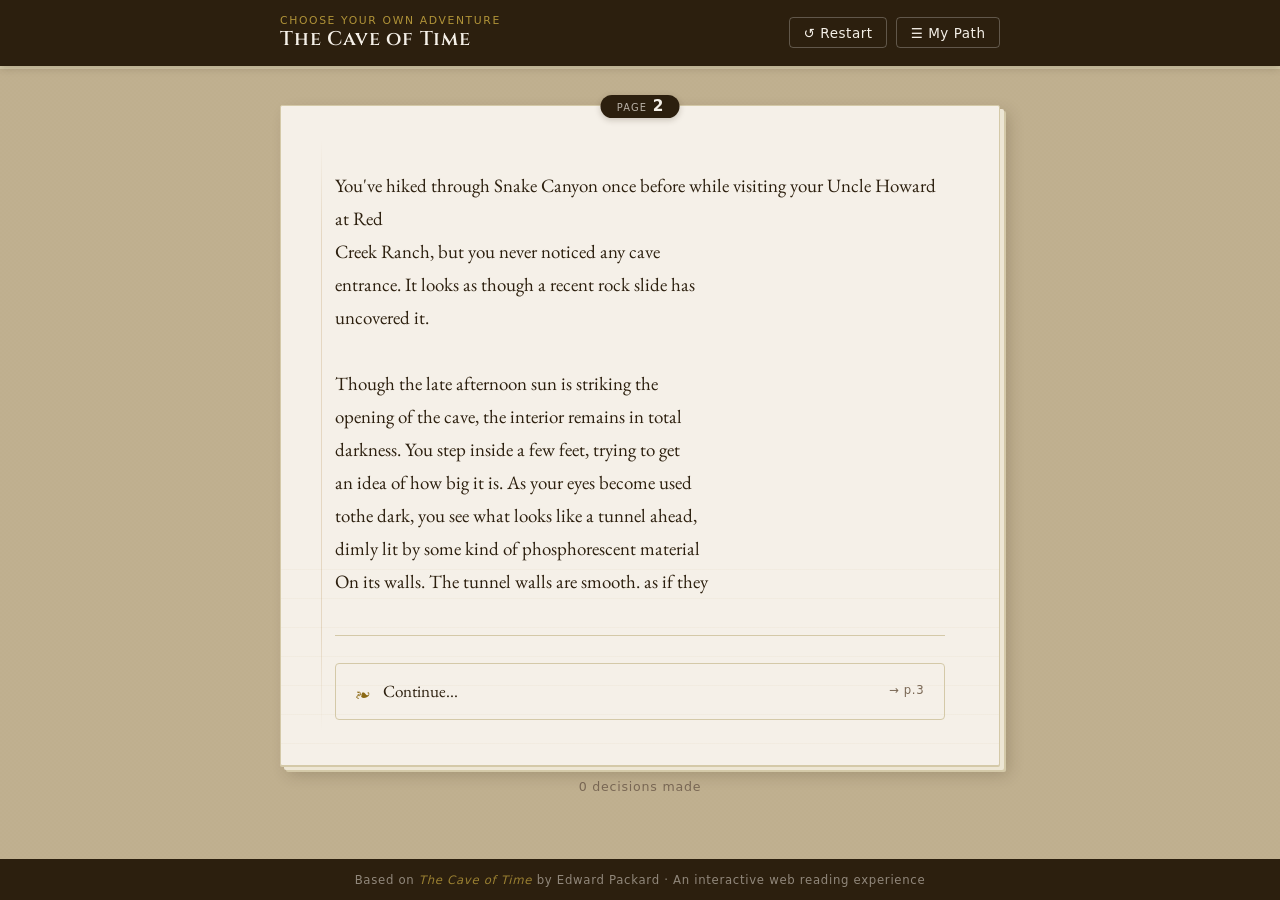
==== docs/index.html @ 7ffd878b "Add reader web app and data pipeline for GitHub Pages deployment - Add scripts/generate_web_data.py:" ====
<!DOCTYPE html>
<html lang="en">
<head>
  <meta charset="UTF-8" />
  <meta name="viewport" content="width=device-width, initial-scale=1.0" />
  <title>The Cave of Time — Choose Your Own Adventure</title>
  <link rel="preconnect" href="https://fonts.googleapis.com" />
  <link rel="preconnect" href="https://fonts.gstatic.com" crossorigin />
  <link href="https://fonts.googleapis.com/css2?family=EB+Garamond:ital,wght@0,400;0,600;1,400&family=Cinzel:wght@600&display=swap" rel="stylesheet" />
  <link rel="stylesheet" href="style.css" />
</head>
<body>

  <!-- ── Loading screen ── -->
  <div id="loading-screen" class="loading-screen" aria-live="polite">
    <p>Opening the book&hellip;</p>
  </div>

  <!-- ── Main app shell ── -->
  <div id="app" class="app hidden">

    <!-- Site header -->
    <header class="site-header">
      <div class="header-inner">
        <div class="header-brand">
          <span class="header-series">Choose Your Own Adventure</span>
          <h1 class="header-title" id="story-title">The Cave of Time</h1>
        </div>
        <div class="header-controls">
          <button id="btn-restart" class="btn-control" title="Start the story over">↺ Restart</button>
          <button id="btn-history" class="btn-control" title="Show your path through the story">☰ My Path</button>
        </div>
      </div>
    </header>

    <!-- Path breadcrumb (collapsed by default) -->
    <div id="path-panel" class="path-panel hidden" aria-label="Your path through the story">
      <div class="path-panel-inner">
        <span class="path-label">Your path:</span>
        <ol id="path-list" class="path-list"></ol>
        <button id="btn-close-path" class="btn-close-path" aria-label="Close path panel">✕</button>
      </div>
    </div>

    <!-- Progress bar -->
    <div class="progress-bar-track" aria-hidden="true">
      <div id="progress-bar" class="progress-bar-fill"></div>
    </div>

    <!-- Main reading area -->
    <main class="book-main">
      <article id="book-page" class="book-page" aria-live="polite">

        <!-- Page number badge -->
        <div class="page-num-badge">
          <span class="page-num-label">Page</span>
          <span id="page-number" class="page-num-value"></span>
        </div>

        <!-- Story text -->
        <div id="story-text" class="story-text"></div>

        <!-- Choice section -->
        <div id="choices-section" class="choices-section">
          <div id="choices-list" class="choices-list" role="group" aria-label="Your choices"></div>
        </div>

        <!-- Ending section (hidden until terminal page) -->
        <div id="ending-section" class="ending-section hidden">
          <div class="ending-ornament">— The End —</div>
          <div id="ending-path" class="ending-path"></div>
          <button id="btn-ending-restart" class="btn-primary btn-restart-ending">Read Another Path</button>
        </div>

      </article>

      <!-- Decisions counter -->
      <div class="decisions-counter">
        <span id="decisions-count">0</span> decision<span id="decisions-plural">s</span> made
      </div>
    </main>

    <!-- Footer -->
    <footer class="site-footer">
      <p>Based on <em>The Cave of Time</em> by Edward Packard &middot; An interactive web reading experience</p>
    </footer>

  </div><!-- /#app -->

  <!-- ── Error screen ── -->
  <div id="error-screen" class="error-screen hidden">
    <h2>Could not load story data.</h2>
    <p id="error-message"></p>
    <p><small>Make sure <code>story-data.json</code> is in the same directory as this page,
    or run <code>python3 scripts/generate_web_data.py</code> to regenerate it.</small></p>
  </div>

  <script src="reader.js"></script>
</body>
</html>
---- docs/style.css ----
/* ──────────────────────────────────────────────────────────────
   Cave of Time — Reader Stylesheet
   Aesthetic: aged parchment book, warm sepia tones
────────────────────────────────────────────────────────────── */

/* ── Reset & Base ── */
*, *::before, *::after { box-sizing: border-box; margin: 0; padding: 0; }

:root {
  --parchment:       #f5f0e8;
  --parchment-dark:  #ede6d4;
  --parchment-edge:  #d4c9a8;
  --ink:             #2c1f0e;
  --ink-light:       #4a3728;
  --ink-faint:       #7a6855;
  --gold:            #8b6914;
  --gold-light:      #c8a840;
  --gold-hover:      #a07820;
  --red-ending:      #7a1a1a;
  --blue-trunk:      #1a3a6a;
  --shadow-soft:     rgba(44, 31, 14, 0.12);
  --shadow-medium:   rgba(44, 31, 14, 0.22);
  --radius:          4px;
  --font-story:      'EB Garamond', Georgia, 'Times New Roman', serif;
  --font-title:      'Cinzel', Georgia, serif;
  --font-ui:         system-ui, -apple-system, sans-serif;
  --max-width:       720px;
  --page-transition: 0.35s ease;
}

html { font-size: 18px; scroll-behavior: smooth; }

body {
  font-family: var(--font-story);
  background: #c8b89a url("data:image/svg+xml,%3Csvg xmlns='http://www.w3.org/2000/svg' width='4' height='4'%3E%3Crect width='4' height='4' fill='%23c0b090'/%3E%3Ccircle cx='1' cy='1' r='0.8' fill='%23b8a880' opacity='0.4'/%3E%3Ccircle cx='3' cy='3' r='0.8' fill='%23b8a880' opacity='0.4'/%3E%3C/svg%3E");
  color: var(--ink);
  min-height: 100vh;
}

/* ── Utility ── */
.hidden { display: none !important; }

/* ── Loading screen ── */
.loading-screen {
  position: fixed; inset: 0;
  display: flex; align-items: center; justify-content: center;
  background: var(--parchment);
  font-family: var(--font-title);
  font-size: 1.2rem;
  color: var(--gold);
  letter-spacing: 0.08em;
  z-index: 100;
}

/* ── Error screen ── */
.error-screen {
  position: fixed; inset: 0;
  display: flex; flex-direction: column; gap: 0.75rem;
  align-items: center; justify-content: center;
  padding: 2rem;
  background: var(--parchment);
  font-family: var(--font-ui);
  text-align: center;
  color: var(--red-ending);
}
.error-screen h2 { font-size: 1.4rem; }
.error-screen p { color: var(--ink-light); }
.error-screen code {
  font-size: 0.85rem;
  background: var(--parchment-edge);
  padding: 0.1em 0.4em;
  border-radius: 3px;
}

/* ── App shell ── */
.app { min-height: 100vh; display: flex; flex-direction: column; }

/* ── Site header ── */
.site-header {
  background: var(--ink);
  color: var(--parchment);
  padding: 0.75rem 1.5rem;
  position: sticky; top: 0; z-index: 50;
  box-shadow: 0 2px 8px var(--shadow-medium);
}
.header-inner {
  max-width: var(--max-width);
  margin: 0 auto;
  display: flex;
  align-items: center;
  justify-content: space-between;
  gap: 1rem;
}
.header-brand { display: flex; flex-direction: column; gap: 0.1rem; }
.header-series {
  font-family: var(--font-ui);
  font-size: 0.6rem;
  letter-spacing: 0.15em;
  text-transform: uppercase;
  color: var(--gold-light);
  opacity: 0.85;
}
.header-title {
  font-family: var(--font-title);
  font-size: 1.1rem;
  font-weight: 600;
  color: var(--parchment);
  letter-spacing: 0.04em;
  line-height: 1.2;
}
.header-controls { display: flex; gap: 0.5rem; flex-shrink: 0; }
.btn-control {
  font-family: var(--font-ui);
  font-size: 0.75rem;
  padding: 0.35rem 0.75rem;
  background: transparent;
  border: 1px solid rgba(255,255,255,0.25);
  color: var(--parchment);
  border-radius: var(--radius);
  cursor: pointer;
  letter-spacing: 0.04em;
  transition: background 0.2s, border-color 0.2s;
}
.btn-control:hover {
  background: rgba(255,255,255,0.1);
  border-color: var(--gold-light);
}

/* ── Path panel ── */
.path-panel {
  background: var(--parchment-dark);
  border-bottom: 1px solid var(--parchment-edge);
  padding: 0.6rem 1.5rem;
}
.path-panel-inner {
  max-width: var(--max-width);
  margin: 0 auto;
  display: flex;
  align-items: flex-start;
  gap: 0.75rem;
  flex-wrap: wrap;
}
.path-label {
  font-family: var(--font-ui);
  font-size: 0.72rem;
  text-transform: uppercase;
  letter-spacing: 0.1em;
  color: var(--ink-faint);
  white-space: nowrap;
  margin-top: 0.1rem;
}
.path-list {
  list-style: none;
  display: flex;
  flex-wrap: wrap;
  gap: 0.15rem;
  flex: 1;
}
.path-list li {
  font-family: var(--font-ui);
  font-size: 0.7rem;
  color: var(--ink-light);
}
.path-list li::after { content: " →"; color: var(--ink-faint); }
.path-list li:last-child::after { content: ""; }
.path-list li.path-current { font-weight: bold; color: var(--ink); }
.btn-close-path {
  background: none; border: none; cursor: pointer;
  font-size: 0.8rem; color: var(--ink-faint);
  padding: 0.1rem 0.3rem;
  margin-left: auto;
  transition: color 0.15s;
}
.btn-close-path:hover { color: var(--ink); }

/* ── Progress bar ── */
.progress-bar-track {
  height: 3px;
  background: var(--parchment-edge);
}
.progress-bar-fill {
  height: 100%;
  background: linear-gradient(to right, var(--gold), var(--gold-light));
  width: 0%;
  transition: width 0.4s ease;
}

/* ── Book main ── */
.book-main {
  flex: 1;
  padding: 2rem 1rem 1.5rem;
  display: flex;
  flex-direction: column;
  align-items: center;
  gap: 0.75rem;
}

/* ── Book page card ── */
.book-page {
  position: relative;
  background: var(--parchment);
  max-width: var(--max-width);
  width: 100%;
  border-radius: 2px;
  padding: 2.5rem 3rem 2.5rem;
  box-shadow:
    0 1px 0 var(--parchment-edge),
    4px 4px 0 var(--parchment-dark),
    6px 6px 0 var(--parchment-edge),
    8px 8px 16px var(--shadow-medium);
  border: 1px solid var(--parchment-edge);

  /* Subtle paper texture via gradient */
  background-image:
    repeating-linear-gradient(
      to bottom,
      transparent,
      transparent 1.6rem,
      rgba(180, 160, 110, 0.06) 1.6rem,
      rgba(180, 160, 110, 0.06) 1.61rem
    );

  opacity: 1;
  transform: translateY(0);
  transition: opacity var(--page-transition), transform var(--page-transition);
}

.book-page.page-exit {
  opacity: 0;
  transform: translateY(-10px);
}
.book-page.page-enter {
  opacity: 0;
  transform: translateY(10px);
}

/* Left binding line */
.book-page::before {
  content: '';
  position: absolute;
  top: 0; bottom: 0; left: 2.2rem;
  width: 1px;
  background: linear-gradient(
    to bottom,
    transparent 5%,
    rgba(180, 140, 80, 0.25) 20%,
    rgba(180, 140, 80, 0.25) 80%,
    transparent 95%
  );
}

/* ── Page number badge ── */
.page-num-badge {
  position: absolute;
  top: -0.6rem; left: 50%;
  transform: translateX(-50%);
  display: flex;
  align-items: baseline;
  gap: 0.3rem;
  background: var(--ink);
  color: var(--parchment);
  padding: 0.15rem 0.9rem;
  border-radius: 20px;
  font-family: var(--font-ui);
  box-shadow: 0 2px 6px var(--shadow-medium);
}
.page-num-label {
  font-size: 0.55rem;
  letter-spacing: 0.12em;
  text-transform: uppercase;
  opacity: 0.7;
}
.page-num-value {
  font-size: 0.85rem;
  font-weight: 600;
}

/* ── Story text ── */
.story-text {
  font-family: var(--font-story);
  font-size: 1.05rem;
  line-height: 1.75;
  color: var(--ink);
  margin-top: 1rem;
  white-space: pre-wrap;
  word-wrap: break-word;
}

/* ── Choices section ── */
.choices-section {
  margin-top: 2rem;
  padding-top: 1.5rem;
  border-top: 1px solid var(--parchment-edge);
}

.choices-list {
  display: flex;
  flex-direction: column;
  gap: 0.75rem;
}

/* ── Choice button ── */
.choice-btn {
  display: flex;
  align-items: flex-start;
  gap: 0.75rem;
  width: 100%;
  padding: 0.85rem 1.1rem;
  background: transparent;
  border: 1px solid var(--parchment-edge);
  border-radius: var(--radius);
  color: var(--ink);
  font-family: var(--font-story);
  font-size: 0.95rem;
  line-height: 1.45;
  text-align: left;
  cursor: pointer;
  transition: background 0.18s, border-color 0.18s, transform 0.12s, box-shadow 0.18s;
  position: relative;
  overflow: hidden;
}

.choice-btn::before {
  content: '';
  position: absolute;
  inset: 0;
  background: linear-gradient(135deg, rgba(200,168,64,0.08), transparent 60%);
  opacity: 0;
  transition: opacity 0.2s;
}

.choice-btn:hover {
  border-color: var(--gold);
  background: var(--parchment-dark);
  transform: translateX(3px);
  box-shadow: -3px 0 0 var(--gold), 0 2px 8px var(--shadow-soft);
}
.choice-btn:hover::before { opacity: 1; }
.choice-btn:active { transform: translateX(1px); }

.choice-arrow {
  flex-shrink: 0;
  font-size: 0.8rem;
  color: var(--gold);
  margin-top: 0.15rem;
  transition: transform 0.15s;
}
.choice-btn:hover .choice-arrow { transform: translateX(2px); }

.choice-page-hint {
  margin-left: auto;
  flex-shrink: 0;
  font-family: var(--font-ui);
  font-size: 0.65rem;
  color: var(--ink-faint);
  letter-spacing: 0.05em;
  margin-top: 0.2rem;
  white-space: nowrap;
}

/* ── Ending section ── */
.ending-section {
  margin-top: 2rem;
  padding-top: 1.5rem;
  border-top: 1px solid var(--parchment-edge);
  display: flex;
  flex-direction: column;
  align-items: center;
  gap: 1.25rem;
  text-align: center;
}

.ending-ornament {
  font-family: var(--font-title);
  font-size: 1.1rem;
  color: var(--gold);
  letter-spacing: 0.12em;
}

.ending-path {
  font-family: var(--font-ui);
  font-size: 0.72rem;
  color: var(--ink-faint);
  line-height: 1.6;
}

.ending-path strong {
  display: block;
  color: var(--ink-light);
  margin-bottom: 0.3rem;
  font-size: 0.75rem;
  text-transform: uppercase;
  letter-spacing: 0.1em;
}

/* ── Primary button ── */
.btn-primary {
  font-family: var(--font-ui);
  font-size: 0.85rem;
  font-weight: 600;
  letter-spacing: 0.06em;
  text-transform: uppercase;
  padding: 0.65rem 1.75rem;
  background: var(--ink);
  color: var(--parchment);
  border: none;
  border-radius: var(--radius);
  cursor: pointer;
  transition: background 0.18s, transform 0.1s, box-shadow 0.18s;
  box-shadow: 0 2px 6px var(--shadow-medium);
}
.btn-primary:hover {
  background: var(--gold-hover);
  transform: translateY(-1px);
  box-shadow: 0 4px 10px var(--shadow-medium);
}
.btn-primary:active { transform: translateY(0); }

/* ── Decisions counter ── */
.decisions-counter {
  font-family: var(--font-ui);
  font-size: 0.7rem;
  color: var(--ink-faint);
  letter-spacing: 0.06em;
  text-align: center;
}

/* ── Footer ── */
.site-footer {
  background: var(--ink);
  color: rgba(245, 240, 232, 0.5);
  text-align: center;
  padding: 0.75rem 1rem;
  font-family: var(--font-ui);
  font-size: 0.65rem;
  letter-spacing: 0.06em;
}
.site-footer em { font-style: italic; color: rgba(200, 168, 64, 0.7); }

/* ── Responsive ── */
@media (max-width: 600px) {
  .book-page {
    padding: 2rem 1.25rem 1.75rem;
    box-shadow:
      0 1px 0 var(--parchment-edge),
      3px 3px 0 var(--parchment-dark),
      5px 5px 10px var(--shadow-medium);
  }
  .book-page::before { left: 1rem; }
  .header-title { font-size: 0.95rem; }
  .story-text { font-size: 1rem; }
  .choices-section { margin-top: 1.5rem; }
}

@media (max-width: 380px) {
  .header-series { display: none; }
  .book-page { padding: 1.75rem 1rem 1.5rem; }
}
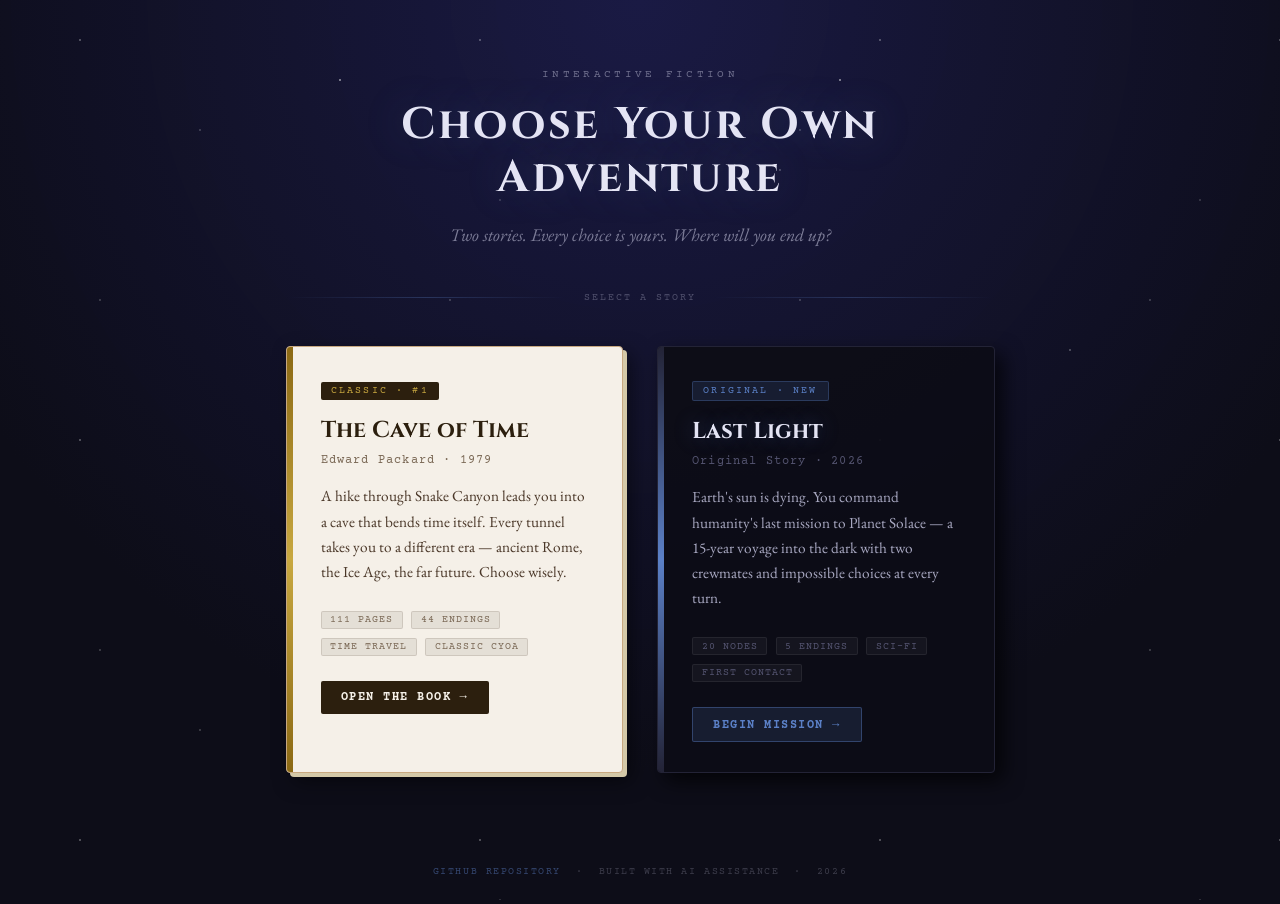
==== commit c1260cca: "Add landing page, Cave of Time reader, dev mode, and update README - Add docs/index.html: story libr" ====
--- a/docs/index.html
+++ b/docs/index.html
@@ -3,98 +3,397 @@
 <head>
   <meta charset="UTF-8" />
   <meta name="viewport" content="width=device-width, initial-scale=1.0" />
-  <title>The Cave of Time — Choose Your Own Adventure</title>
+  <title>Choose Your Own Adventure — Story Library</title>
   <link rel="preconnect" href="https://fonts.googleapis.com" />
   <link rel="preconnect" href="https://fonts.gstatic.com" crossorigin />
-  <link href="https://fonts.googleapis.com/css2?family=EB+Garamond:ital,wght@0,400;0,600;1,400&family=Cinzel:wght@600&display=swap" rel="stylesheet" />
-  <link rel="stylesheet" href="style.css" />
+  <link href="https://fonts.googleapis.com/css2?family=Cinzel:wght@500;700&family=EB+Garamond:ital,wght@0,400;1,400&family=Courier+Prime:wght@400;700&display=swap" rel="stylesheet" />
+  <style>
+    *, *::before, *::after { box-sizing: border-box; margin: 0; padding: 0; }
+
+    :root {
+      --ink:        #1a1209;
+      --gold:       #a07820;
+      --gold-light: #c8a840;
+      --parchment:  #f5f0e8;
+      --space:      #050508;
+      --star-text:  #a8a8c1;
+      --blue-glow:  #5b80c7;
+    }
+
+    html { font-size: 17px; }
+
+    body {
+      min-height: 100vh;
+      background: #0d0d18;
+      display: flex;
+      flex-direction: column;
+      align-items: center;
+      font-family: 'EB Garamond', Georgia, serif;
+      position: relative;
+      overflow-x: hidden;
+    }
+
+    /* Star field background */
+    body::before {
+      content: '';
+      position: fixed;
+      inset: 0;
+      background-image:
+        radial-gradient(1px 1px at 80px 40px, rgba(255,255,255,0.9), transparent),
+        radial-gradient(1px 1px at 200px 130px, rgba(255,255,255,0.6), transparent),
+        radial-gradient(1.5px 1.5px at 340px 80px, rgba(255,255,255,0.8), transparent),
+        radial-gradient(1px 1px at 500px 200px, rgba(255,255,255,0.5), transparent),
+        radial-gradient(1px 1px at 650px 60px, rgba(255,255,255,0.9), transparent),
+        radial-gradient(1px 1px at 780px 170px, rgba(255,255,255,0.7), transparent),
+        radial-gradient(2px 2px at 900px 100px, rgba(255,255,255,0.4), transparent),
+        radial-gradient(1px 1px at 100px 300px, rgba(255,255,255,0.6), transparent),
+        radial-gradient(1px 1px at 420px 350px, rgba(255,255,255,0.8), transparent),
+        radial-gradient(1.5px 1.5px at 600px 280px, rgba(255,255,255,0.5), transparent),
+        radial-gradient(1px 1px at 1100px 150px, rgba(255,255,255,0.7), transparent),
+        radial-gradient(1px 1px at 950px 320px, rgba(255,255,255,0.6), transparent),
+        radial-gradient(circle at 50% 0%, rgba(30, 30, 80, 0.8) 0%, #0d0d18 70%);
+      background-size:
+        400px 400px, 600px 600px, 500px 500px, 700px 700px, 450px 450px,
+        800px 800px, 550px 550px, 350px 350px, 650px 650px, 500px 500px,
+        900px 900px, 750px 750px, 100% 100%;
+      background-attachment: fixed;
+      pointer-events: none;
+      z-index: 0;
+    }
+
+    /* ── Header ── */
+    header {
+      position: relative;
+      z-index: 1;
+      text-align: center;
+      padding: 4rem 1.5rem 2.5rem;
+      max-width: 760px;
+      width: 100%;
+    }
+
+    .series-label {
+      font-family: 'Courier Prime', monospace;
+      font-size: 0.65rem;
+      letter-spacing: 0.3em;
+      text-transform: uppercase;
+      color: var(--star-text);
+      opacity: 0.6;
+      margin-bottom: 1rem;
+    }
+
+    h1 {
+      font-family: 'Cinzel', Georgia, serif;
+      font-size: clamp(1.6rem, 5vw, 2.6rem);
+      font-weight: 700;
+      color: #e4e4f4;
+      letter-spacing: 0.06em;
+      line-height: 1.2;
+      margin-bottom: 1rem;
+      text-shadow: 0 0 40px rgba(91, 128, 199, 0.3);
+    }
+
+    .tagline {
+      font-family: 'EB Garamond', Georgia, serif;
+      font-style: italic;
+      font-size: 1.05rem;
+      color: var(--star-text);
+      opacity: 0.7;
+      max-width: 480px;
+      margin: 0 auto;
+      line-height: 1.6;
+    }
+
+    /* ── Divider ── */
+    .divider {
+      position: relative;
+      z-index: 1;
+      display: flex;
+      align-items: center;
+      gap: 1rem;
+      width: 100%;
+      max-width: 760px;
+      padding: 0 1.5rem;
+      margin-bottom: 2.5rem;
+    }
+    .divider-line {
+      flex: 1;
+      height: 1px;
+      background: linear-gradient(to right, transparent, rgba(91,128,199,0.3), transparent);
+    }
+    .divider-text {
+      font-family: 'Courier Prime', monospace;
+      font-size: 0.6rem;
+      letter-spacing: 0.2em;
+      text-transform: uppercase;
+      color: var(--star-text);
+      opacity: 0.4;
+      white-space: nowrap;
+    }
+
+    /* ── Story grid ── */
+    .story-grid {
+      position: relative;
+      z-index: 1;
+      display: grid;
+      grid-template-columns: repeat(auto-fit, minmax(300px, 1fr));
+      gap: 2rem;
+      width: 100%;
+      max-width: 760px;
+      padding: 0 1.5rem;
+    }
+
+    /* ── Story card ── */
+    .story-card {
+      display: block;
+      text-decoration: none;
+      border-radius: 4px;
+      overflow: hidden;
+      transition: transform 0.25s ease, box-shadow 0.25s ease;
+      position: relative;
+    }
+    .story-card:hover {
+      transform: translateY(-6px);
+    }
+
+    /* Cave of Time — parchment book card */
+    .card-cot {
+      background: #f5f0e8;
+      border: 1px solid #c8a880;
+      box-shadow: 4px 4px 0 #d4c9a8, 8px 8px 20px rgba(0,0,0,0.5);
+    }
+    .card-cot:hover {
+      box-shadow: 4px 4px 0 #c8a840, 8px 8px 30px rgba(200,168,64,0.3), 0 0 0 1px #c8a840;
+    }
+
+    /* Last Light — dark space card */
+    .card-lastlight {
+      background: rgba(13,13,23,0.95);
+      border: 1px solid #232336;
+      box-shadow: 0 0 0 0px transparent, 8px 8px 20px rgba(0,0,0,0.7);
+    }
+    .card-lastlight:hover {
+      box-shadow: 0 0 0 1px #5b80c7, 0 0 30px rgba(91,128,199,0.2), 8px 8px 20px rgba(0,0,0,0.7);
+      border-color: #5b80c7;
+    }
+
+    /* ── Card spine (left decoration) ── */
+    .card-spine {
+      position: absolute;
+      top: 0; bottom: 0; left: 0;
+      width: 6px;
+    }
+    .card-cot .card-spine    { background: linear-gradient(to bottom, #8b6914, #c8a840, #8b6914); }
+    .card-lastlight .card-spine { background: linear-gradient(to bottom, #232336, #5b80c7, #232336); }
+
+    /* ── Card inner ── */
+    .card-inner {
+      padding: 1.75rem 1.75rem 1.75rem 2rem;
+    }
+
+    .card-badge {
+      display: inline-block;
+      font-family: 'Courier Prime', monospace;
+      font-size: 0.58rem;
+      letter-spacing: 0.22em;
+      text-transform: uppercase;
+      padding: 0.2rem 0.6rem;
+      border-radius: 2px;
+      margin-bottom: 1rem;
+    }
+    .card-cot .card-badge {
+      background: #2c1f0e;
+      color: #c8a840;
+    }
+    .card-lastlight .card-badge {
+      background: rgba(91,128,199,0.15);
+      color: #5b80c7;
+      border: 1px solid rgba(91,128,199,0.3);
+    }
+
+    .card-title {
+      font-family: 'Cinzel', Georgia, serif;
+      font-weight: 700;
+      line-height: 1.2;
+      margin-bottom: 0.6rem;
+    }
+    .card-cot .card-title {
+      font-size: 1.35rem;
+      color: #2c1f0e;
+    }
+    .card-lastlight .card-title {
+      font-size: 1.35rem;
+      color: #e4e4f4;
+      text-shadow: 0 0 20px rgba(91,128,199,0.4);
+    }
+
+    .card-subtitle {
+      font-size: 0.7rem;
+      font-family: 'Courier Prime', monospace;
+      letter-spacing: 0.1em;
+      margin-bottom: 1rem;
+    }
+    .card-cot .card-subtitle      { color: #7a6855; }
+    .card-lastlight .card-subtitle { color: #545470; }
+
+    .card-desc {
+      font-size: 0.9rem;
+      line-height: 1.65;
+      margin-bottom: 1.5rem;
+    }
+    .card-cot .card-desc      { color: #4a3728; }
+    .card-lastlight .card-desc { color: #a8a8c1; }
+
+    .card-meta {
+      display: flex;
+      flex-wrap: wrap;
+      gap: 0.5rem;
+      margin-bottom: 1.5rem;
+    }
+    .card-tag {
+      font-family: 'Courier Prime', monospace;
+      font-size: 0.6rem;
+      letter-spacing: 0.1em;
+      text-transform: uppercase;
+      padding: 0.15rem 0.5rem;
+      border-radius: 2px;
+    }
+    .card-cot .card-tag {
+      background: rgba(44,31,14,0.08);
+      color: #7a6855;
+      border: 1px solid rgba(44,31,14,0.12);
+    }
+    .card-lastlight .card-tag {
+      background: rgba(255,255,255,0.04);
+      color: #545470;
+      border: 1px solid rgba(255,255,255,0.07);
+    }
+
+    .card-cta {
+      display: inline-flex;
+      align-items: center;
+      gap: 0.5rem;
+      font-family: 'Courier Prime', monospace;
+      font-size: 0.72rem;
+      font-weight: 700;
+      letter-spacing: 0.12em;
+      text-transform: uppercase;
+      padding: 0.55rem 1.2rem;
+      border-radius: 2px;
+      transition: background 0.18s, box-shadow 0.18s;
+    }
+    .card-cot .card-cta {
+      background: #2c1f0e;
+      color: #f5f0e8;
+    }
+    .card-cot:hover .card-cta {
+      background: #8b6914;
+      box-shadow: 0 2px 8px rgba(139,105,20,0.4);
+    }
+    .card-lastlight .card-cta {
+      background: rgba(91,128,199,0.15);
+      color: #5b80c7;
+      border: 1px solid rgba(91,128,199,0.4);
+    }
+    .card-lastlight:hover .card-cta {
+      background: rgba(91,128,199,0.25);
+      box-shadow: 0 0 12px rgba(91,128,199,0.3);
+    }
+
+    /* ── Footer ── */
+    footer {
+      position: relative;
+      z-index: 1;
+      margin-top: 4rem;
+      padding: 1.5rem;
+      text-align: center;
+      font-family: 'Courier Prime', monospace;
+      font-size: 0.6rem;
+      letter-spacing: 0.15em;
+      text-transform: uppercase;
+      color: rgba(168,168,193,0.3);
+      width: 100%;
+    }
+    footer a {
+      color: rgba(91,128,199,0.5);
+      text-decoration: none;
+    }
+    footer a:hover { color: rgba(91,128,199,0.8); }
+
+    @media (max-width: 500px) {
+      header { padding-top: 2.5rem; }
+      .story-grid { gap: 1.5rem; }
+      .card-inner { padding: 1.5rem 1.25rem 1.5rem 1.75rem; }
+    }
+  </style>
 </head>
 <body>
 
-  <!-- ── Loading screen ── -->
-  <div id="loading-screen" class="loading-screen" aria-live="polite">
-    <p>Opening the book&hellip;</p>
+  <header>
+    <p class="series-label">Interactive Fiction</p>
+    <h1>Choose Your Own Adventure</h1>
+    <p class="tagline">Two stories. Every choice is yours. Where will you end up?</p>
+  </header>
+
+  <div class="divider">
+    <div class="divider-line"></div>
+    <span class="divider-text">Select a story</span>
+    <div class="divider-line"></div>
   </div>
 
-  <!-- ── Main app shell ── -->
-  <div id="app" class="app hidden">
-
-    <!-- Site header -->
-    <header class="site-header">
-      <div class="header-inner">
-        <div class="header-brand">
-          <span class="header-series">Choose Your Own Adventure</span>
-          <h1 class="header-title" id="story-title">The Cave of Time</h1>
+  <div class="story-grid">
+
+    <!-- Cave of Time -->
+    <a href="cot.html" class="story-card card-cot">
+      <div class="card-spine"></div>
+      <div class="card-inner">
+        <span class="card-badge">Classic · #1</span>
+        <h2 class="card-title">The Cave of Time</h2>
+        <p class="card-subtitle">Edward Packard · 1979</p>
+        <p class="card-desc">
+          A hike through Snake Canyon leads you into a cave that bends time itself. Every tunnel 
+          takes you to a different era — ancient Rome, the Ice Age, the far future. Choose wisely.
+        </p>
+        <div class="card-meta">
+          <span class="card-tag">111 pages</span>
+          <span class="card-tag">44 endings</span>
+          <span class="card-tag">Time travel</span>
+          <span class="card-tag">Classic CYOA</span>
         </div>
-        <div class="header-controls">
-          <button id="btn-restart" class="btn-control" title="Start the story over">↺ Restart</button>
-          <button id="btn-history" class="btn-control" title="Show your path through the story">☰ My Path</button>
+        <span class="card-cta">Open the book →</span>
+      </div>
+    </a>
+
+    <!-- Last Light -->
+    <a href="lastlight.html" class="story-card card-lastlight">
+      <div class="card-spine"></div>
+      <div class="card-inner">
+        <span class="card-badge">Original · New</span>
+        <h2 class="card-title">Last Light</h2>
+        <p class="card-subtitle">Original Story · 2026</p>
+        <p class="card-desc">
+          Earth's sun is dying. You command humanity's last mission to Planet Solace — 
+          a 15-year voyage into the dark with two crewmates and impossible choices at every turn.
+        </p>
+        <div class="card-meta">
+          <span class="card-tag">20 nodes</span>
+          <span class="card-tag">5 endings</span>
+          <span class="card-tag">Sci-fi</span>
+          <span class="card-tag">First contact</span>
         </div>
+        <span class="card-cta">Begin mission →</span>
       </div>
-    </header>
-
-    <!-- Path breadcrumb (collapsed by default) -->
-    <div id="path-panel" class="path-panel hidden" aria-label="Your path through the story">
-      <div class="path-panel-inner">
-        <span class="path-label">Your path:</span>
-        <ol id="path-list" class="path-list"></ol>
-        <button id="btn-close-path" class="btn-close-path" aria-label="Close path panel">✕</button>
-      </div>
-    </div>
-
-    <!-- Progress bar -->
-    <div class="progress-bar-track" aria-hidden="true">
-      <div id="progress-bar" class="progress-bar-fill"></div>
-    </div>
-
-    <!-- Main reading area -->
-    <main class="book-main">
-      <article id="book-page" class="book-page" aria-live="polite">
-
-        <!-- Page number badge -->
-        <div class="page-num-badge">
-          <span class="page-num-label">Page</span>
-          <span id="page-number" class="page-num-value"></span>
-        </div>
-
-        <!-- Story text -->
-        <div id="story-text" class="story-text"></div>
-
-        <!-- Choice section -->
-        <div id="choices-section" class="choices-section">
-          <div id="choices-list" class="choices-list" role="group" aria-label="Your choices"></div>
-        </div>
-
-        <!-- Ending section (hidden until terminal page) -->
-        <div id="ending-section" class="ending-section hidden">
-          <div class="ending-ornament">— The End —</div>
-          <div id="ending-path" class="ending-path"></div>
-          <button id="btn-ending-restart" class="btn-primary btn-restart-ending">Read Another Path</button>
-        </div>
-
-      </article>
-
-      <!-- Decisions counter -->
-      <div class="decisions-counter">
-        <span id="decisions-count">0</span> decision<span id="decisions-plural">s</span> made
-      </div>
-    </main>
-
-    <!-- Footer -->
-    <footer class="site-footer">
-      <p>Based on <em>The Cave of Time</em> by Edward Packard &middot; An interactive web reading experience</p>
-    </footer>
-
-  </div><!-- /#app -->
-
-  <!-- ── Error screen ── -->
-  <div id="error-screen" class="error-screen hidden">
-    <h2>Could not load story data.</h2>
-    <p id="error-message"></p>
-    <p><small>Make sure <code>story-data.json</code> is in the same directory as this page,
-    or run <code>python3 scripts/generate_web_data.py</code> to regenerate it.</small></p>
+    </a>
+
   </div>
 
-  <script src="reader.js"></script>
+  <footer>
+    <p>
+      <a href="https://github.com/CodersRepo/choose-your-own-adventure" target="_blank" rel="noopener">
+        GitHub Repository
+      </a>
+      &nbsp;·&nbsp; Built with AI assistance &nbsp;·&nbsp; 2026
+    </p>
+  </footer>
+
 </body>
 </html>
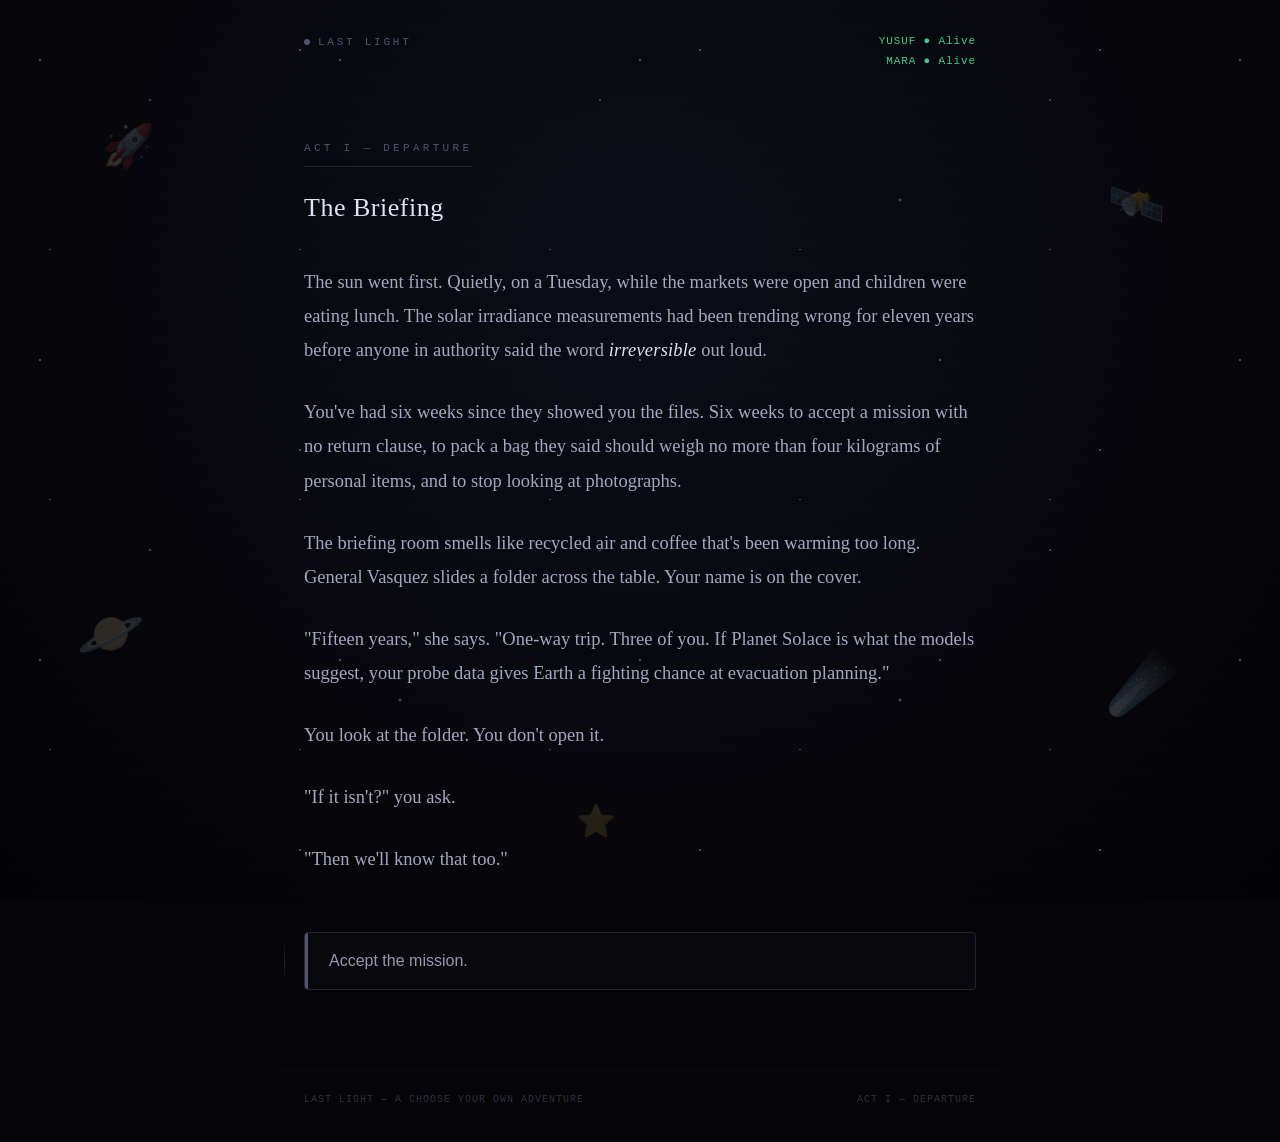
==== commit 49feed23: "Make Last Light the homepage, remove Cave of Time from deployment - Replace docs/index.html with Las" ====
--- a/docs/index.html
+++ b/docs/index.html
@@ -1,399 +1,1087 @@
 <!DOCTYPE html>
 <html lang="en">
 <head>
-  <meta charset="UTF-8" />
-  <meta name="viewport" content="width=device-width, initial-scale=1.0" />
-  <title>Choose Your Own Adventure — Story Library</title>
-  <link rel="preconnect" href="https://fonts.googleapis.com" />
-  <link rel="preconnect" href="https://fonts.gstatic.com" crossorigin />
-  <link href="https://fonts.googleapis.com/css2?family=Cinzel:wght@500;700&family=EB+Garamond:ital,wght@0,400;1,400&family=Courier+Prime:wght@400;700&display=swap" rel="stylesheet" />
+  <meta charset="UTF-8">
+  <meta name="viewport" content="width=device-width, initial-scale=1.0">
+  <title>Last Light</title>
   <style>
     *, *::before, *::after { box-sizing: border-box; margin: 0; padding: 0; }
 
     :root {
-      --ink:        #1a1209;
-      --gold:       #a07820;
-      --gold-light: #c8a840;
-      --parchment:  #f5f0e8;
-      --space:      #050508;
-      --star-text:  #a8a8c1;
-      --blue-glow:  #5b80c7;
-    }
-
-    html { font-size: 17px; }
+      --bg: #050508;
+      --bg-radial: radial-gradient(circle at 50% 30%, #0d0d18 0%, #030305 100%);
+      --stars: radial-gradient(white, rgba(255,255,255,.2) 1px, transparent 1.5px);
+      --surface: rgba(13, 13, 23, 0.6);
+      --border: #232336;
+      --border-hover: #4e4e73;
+      --text: #a8a8c1;
+      --text-bright: #e4e4f4;
+      --text-dim: #545470;
+      --text-dimmer: #2f2f42;
+      --mono: 'Courier New', 'Lucida Console', monospace;
+      --serif: 'Merriweather', Georgia, 'Times New Roman', serif;
+      --sans: -apple-system, BlinkMacSystemFont, 'Segoe UI', Roboto, Helvetica, sans-serif;
+      --alive: #4cc78e;
+      --injured: #d69538;
+      --dead: #9e3d3d;
+      --success: #4cc78e;
+      --partial: #d69538;
+      --failure: #9e3d3d;
+      --true-end: #5b80c7;
+      --glow-alive: rgba(76, 199, 142, 0.2);
+      --glow-injured: rgba(214, 149, 56, 0.2);
+      --glow-dead: rgba(158, 61, 61, 0.2);
+    }
+
+    html { scroll-behavior: smooth; }
 
     body {
+      background: var(--bg);
+      background-image: 
+        radial-gradient(1px 1px at 40px 60px, #ffffff, rgba(0,0,0,0)),
+        radial-gradient(1px 1px at 150px 100px, rgba(255,255,255,0.8), rgba(0,0,0,0)),
+        radial-gradient(1.5px 1.5px at 200px 300px, rgba(255,255,255,0.6), rgba(0,0,0,0)),
+        radial-gradient(1px 1px at 300px 50px, #ffffff, rgba(0,0,0,0)),
+        radial-gradient(2px 2px at 400px 200px, rgba(255,255,255,0.4), rgba(0,0,0,0)),
+        radial-gradient(1px 1px at 50px 250px, rgba(255,255,255,0.9), rgba(0,0,0,0)),
+        var(--bg-radial);
+      background-size: 300px 300px, 450px 450px, 200px 200px, 400px 400px, 500px 500px, 250px 250px, 100% 100%;
+      background-attachment: fixed;
+      color: var(--text);
+      font-family: var(--serif);
+      font-size: 18.5px;
+      line-height: 1.85;
       min-height: 100vh;
-      background: #0d0d18;
       display: flex;
       flex-direction: column;
       align-items: center;
-      font-family: 'EB Garamond', Georgia, serif;
       position: relative;
-      overflow-x: hidden;
-    }
-
-    /* Star field background */
-    body::before {
-      content: '';
+    }
+
+    /* Scanlines effect */
+    body::after {
+      content: "";
       position: fixed;
-      inset: 0;
-      background-image:
-        radial-gradient(1px 1px at 80px 40px, rgba(255,255,255,0.9), transparent),
-        radial-gradient(1px 1px at 200px 130px, rgba(255,255,255,0.6), transparent),
-        radial-gradient(1.5px 1.5px at 340px 80px, rgba(255,255,255,0.8), transparent),
-        radial-gradient(1px 1px at 500px 200px, rgba(255,255,255,0.5), transparent),
-        radial-gradient(1px 1px at 650px 60px, rgba(255,255,255,0.9), transparent),
-        radial-gradient(1px 1px at 780px 170px, rgba(255,255,255,0.7), transparent),
-        radial-gradient(2px 2px at 900px 100px, rgba(255,255,255,0.4), transparent),
-        radial-gradient(1px 1px at 100px 300px, rgba(255,255,255,0.6), transparent),
-        radial-gradient(1px 1px at 420px 350px, rgba(255,255,255,0.8), transparent),
-        radial-gradient(1.5px 1.5px at 600px 280px, rgba(255,255,255,0.5), transparent),
-        radial-gradient(1px 1px at 1100px 150px, rgba(255,255,255,0.7), transparent),
-        radial-gradient(1px 1px at 950px 320px, rgba(255,255,255,0.6), transparent),
-        radial-gradient(circle at 50% 0%, rgba(30, 30, 80, 0.8) 0%, #0d0d18 70%);
-      background-size:
-        400px 400px, 600px 600px, 500px 500px, 700px 700px, 450px 450px,
-        800px 800px, 550px 550px, 350px 350px, 650px 650px, 500px 500px,
-        900px 900px, 750px 750px, 100% 100%;
-      background-attachment: fixed;
+      top: 0; left: 0; width: 100%; height: 100%;
+      background: repeating-linear-gradient(
+        to bottom,
+        rgba(0, 0, 0, 0) 0px,
+        rgba(0, 0, 0, 0) 2px,
+        rgba(0, 0, 0, 0.05) 3px
+      );
       pointer-events: none;
-      z-index: 0;
-    }
-
-    /* ── Header ── */
-    header {
-      position: relative;
-      z-index: 1;
-      text-align: center;
-      padding: 4rem 1.5rem 2.5rem;
-      max-width: 760px;
+      z-index: 100;
+    }
+
+    /* ── LAYOUT ── */
+    .game-header {
       width: 100%;
-    }
-
-    .series-label {
-      font-family: 'Courier Prime', monospace;
-      font-size: 0.65rem;
+      max-width: 720px;
+      padding: 32px 24px 0;
+      display: flex;
+      justify-content: space-between;
+      align-items: flex-start;
+      gap: 16px;
+      z-index: 2;
+    }
+
+    .game-title {
+      font-family: var(--mono);
+      font-size: 11px;
+      letter-spacing: 0.25em;
+      text-transform: uppercase;
+      color: var(--text-dim);
+      display: flex;
+      align-items: center;
+      gap: 8px;
+    }
+
+    .game-title::before {
+      content: "";
+      display: inline-block;
+      width: 6px;
+      height: 6px;
+      background-color: var(--text-dim);
+      border-radius: 50%;
+    }
+
+    .crew-status {
+      font-family: var(--mono);
+      font-size: 11px;
+      letter-spacing: 0.08em;
+      text-align: right;
+      line-height: 1.8;
+      flex-shrink: 0;
+    }
+
+    .crew-alive  { color: var(--alive); text-shadow: 0 0 8px var(--glow-alive); }
+    .crew-injured { color: var(--injured); text-shadow: 0 0 8px var(--glow-injured); }
+    .crew-dead   { color: var(--dead); opacity: 0.8; text-shadow: 0 0 8px var(--glow-dead); text-decoration: line-through; text-decoration-color: rgba(158, 61, 61, 0.5); }
+
+    main {
+      width: 100%;
+      max-width: 720px;
+      padding: 56px 24px 80px;
+      flex: 1;
+      z-index: 2;
+    }
+
+    .game-footer {
+      width: 100%;
+      max-width: 720px;
+      padding: 20px 24px 32px;
+      font-family: var(--mono);
+      font-size: 10px;
+      color: var(--text-dimmer);
+      border-top: 1px solid rgba(255,255,255,0.03);
+      display: flex;
+      justify-content: space-between;
+      z-index: 2;
+      text-transform: uppercase;
+      letter-spacing: 0.1em;
+    }
+
+    /* ── PAGE CONTENT ── */
+    .page-wrap {
+      animation: appear 0.6s cubic-bezier(0.2, 0.8, 0.2, 1) both;
+    }
+
+    @keyframes appear {
+      from { opacity: 0; transform: translateY(12px); filter: blur(4px); }
+      to   { opacity: 1; transform: translateY(0); filter: blur(0); }
+    }
+
+    .act-label {
+      font-family: var(--mono);
+      font-size: 11px;
       letter-spacing: 0.3em;
       text-transform: uppercase;
-      color: var(--star-text);
-      opacity: 0.6;
-      margin-bottom: 1rem;
-    }
-
-    h1 {
-      font-family: 'Cinzel', Georgia, serif;
-      font-size: clamp(1.6rem, 5vw, 2.6rem);
-      font-weight: 700;
-      color: #e4e4f4;
-      letter-spacing: 0.06em;
-      line-height: 1.2;
-      margin-bottom: 1rem;
-      text-shadow: 0 0 40px rgba(91, 128, 199, 0.3);
-    }
-
-    .tagline {
-      font-family: 'EB Garamond', Georgia, serif;
-      font-style: italic;
-      font-size: 1.05rem;
-      color: var(--star-text);
-      opacity: 0.7;
-      max-width: 480px;
-      margin: 0 auto;
-      line-height: 1.6;
-    }
-
-    /* ── Divider ── */
-    .divider {
+      color: var(--text-dim);
+      margin-bottom: 24px;
+      display: inline-block;
+      border-bottom: 1px solid var(--border);
+      padding-bottom: 8px;
+    }
+
+    .page-title {
+      font-size: 26px;
+      font-weight: normal;
+      color: var(--text-bright);
+      margin-bottom: 40px;
+      letter-spacing: 0.02em;
+      line-height: 1.3;
+    }
+
+    .page-text {
+      color: var(--text);
+      margin-bottom: 56px;
+    }
+
+    .page-text p { margin-bottom: 1.5em; }
+    .page-text p:last-child { margin-bottom: 0; }
+    .page-text em { color: var(--text-bright); font-style: italic; letter-spacing: 0.01em; }
+
+    /* ── CHOICES ── */
+    .choices {
+      display: flex;
+      flex-direction: column;
+      gap: 12px;
       position: relative;
-      z-index: 1;
-      display: flex;
-      align-items: center;
-      gap: 1rem;
-      width: 100%;
-      max-width: 760px;
-      padding: 0 1.5rem;
-      margin-bottom: 2.5rem;
-    }
-    .divider-line {
-      flex: 1;
+    }
+
+    .choices::before {
+      content: "";
+      position: absolute;
+      left: -20px;
+      top: 8px;
+      bottom: 8px;
+      width: 1px;
+      background: linear-gradient(to bottom, transparent, var(--border), transparent);
+    }
+
+    .choice-btn {
+      background: rgba(13, 13, 23, 0.4);
+      border: 1px solid var(--border);
+      color: #9898b0;
+      padding: 16px 24px;
+      text-align: left;
+      cursor: pointer;
+      font-size: 16px;
+      font-family: var(--sans);
+      line-height: 1.5;
+      transition: all 0.25s ease;
+      border-radius: 4px;
+      position: relative;
+      overflow: hidden;
+      backdrop-filter: blur(4px);
+    }
+
+    .choice-btn::before {
+      content: "";
+      position: absolute;
+      left: 0; top: 0; bottom: 0; width: 3px;
+      background: var(--text-dim);
+      transition: background 0.25s ease, width 0.25s ease;
+    }
+
+    .choice-btn:hover {
+      border-color: var(--border-hover);
+      color: var(--text-bright);
+      background: rgba(255,255,255,0.03);
+      transform: translateX(4px);
+      box-shadow: 0 4px 12px rgba(0,0,0,0.2);
+    }
+
+    .choice-btn:hover::before {
+      background: var(--text-bright);
+      width: 4px;
+    }
+
+    .choice-btn:active {
+      background: rgba(255,255,255,0.05);
+      transform: translateX(2px);
+    }
+
+    /* ── ENDINGS ── */
+    .ending-label {
+      font-family: var(--mono);
+      font-size: 11px;
+      letter-spacing: 0.3em;
+      text-transform: uppercase;
+      margin-bottom: 16px;
+      display: inline-block;
+      padding: 4px 10px;
+      border-radius: 2px;
+      background: rgba(0,0,0,0.3);
+    }
+
+    .ending-label.failure  { color: var(--failure); border: 1px solid rgba(158, 61, 61, 0.3); box-shadow: 0 0 10px var(--glow-dead); }
+    .ending-label.partial  { color: var(--partial); border: 1px solid rgba(214, 149, 56, 0.3); box-shadow: 0 0 10px var(--glow-injured); }
+    .ending-label.success  { color: var(--success); border: 1px solid rgba(76, 199, 142, 0.3); box-shadow: 0 0 10px var(--glow-alive); }
+    .ending-label.true-end { color: #a4c2f4; border: 1px solid rgba(91, 128, 199, 0.3); box-shadow: 0 0 12px rgba(91,128,199,0.3); }
+
+    .ending-title {
+      font-size: 32px;
+      font-weight: normal;
+      color: #fff;
+      margin-bottom: 40px;
+      letter-spacing: 0.02em;
+    }
+
+    .ending-divider {
+      width: 64px;
       height: 1px;
-      background: linear-gradient(to right, transparent, rgba(91,128,199,0.3), transparent);
-    }
-    .divider-text {
-      font-family: 'Courier Prime', monospace;
-      font-size: 0.6rem;
+      background: linear-gradient(90deg, var(--border-hover), transparent);
+      margin: 48px 0;
+    }
+
+    .restart-btn {
+      background: transparent;
+      border: 1px solid var(--border);
+      color: var(--text-dim);
+      padding: 12px 28px;
+      cursor: pointer;
+      font-family: var(--mono);
+      font-size: 11px;
       letter-spacing: 0.2em;
       text-transform: uppercase;
-      color: var(--star-text);
-      opacity: 0.4;
-      white-space: nowrap;
-    }
-
-    /* ── Story grid ── */
-    .story-grid {
-      position: relative;
+      transition: all 0.2s ease;
+      border-radius: 2px;
+    }
+
+    .restart-btn:hover {
+      border-color: var(--border-hover);
+      color: var(--text-bright);
+      background: rgba(255,255,255,0.03);
+    }
+
+    /* ── DECORATIVE STICKERS ── */
+    .stickers {
+      position: fixed;
+      top: 0; left: 0; width: 100%; height: 100%;
+      pointer-events: none;
       z-index: 1;
-      display: grid;
-      grid-template-columns: repeat(auto-fit, minmax(300px, 1fr));
-      gap: 2rem;
-      width: 100%;
-      max-width: 760px;
-      padding: 0 1.5rem;
-    }
-
-    /* ── Story card ── */
-    .story-card {
-      display: block;
-      text-decoration: none;
-      border-radius: 4px;
       overflow: hidden;
-      transition: transform 0.25s ease, box-shadow 0.25s ease;
-      position: relative;
-    }
-    .story-card:hover {
-      transform: translateY(-6px);
-    }
-
-    /* Cave of Time — parchment book card */
-    .card-cot {
-      background: #f5f0e8;
-      border: 1px solid #c8a880;
-      box-shadow: 4px 4px 0 #d4c9a8, 8px 8px 20px rgba(0,0,0,0.5);
-    }
-    .card-cot:hover {
-      box-shadow: 4px 4px 0 #c8a840, 8px 8px 30px rgba(200,168,64,0.3), 0 0 0 1px #c8a840;
-    }
-
-    /* Last Light — dark space card */
-    .card-lastlight {
-      background: rgba(13,13,23,0.95);
-      border: 1px solid #232336;
-      box-shadow: 0 0 0 0px transparent, 8px 8px 20px rgba(0,0,0,0.7);
-    }
-    .card-lastlight:hover {
-      box-shadow: 0 0 0 1px #5b80c7, 0 0 30px rgba(91,128,199,0.2), 8px 8px 20px rgba(0,0,0,0.7);
-      border-color: #5b80c7;
-    }
-
-    /* ── Card spine (left decoration) ── */
-    .card-spine {
+    }
+
+    .sticker {
       position: absolute;
-      top: 0; bottom: 0; left: 0;
-      width: 6px;
-    }
-    .card-cot .card-spine    { background: linear-gradient(to bottom, #8b6914, #c8a840, #8b6914); }
-    .card-lastlight .card-spine { background: linear-gradient(to bottom, #232336, #5b80c7, #232336); }
-
-    /* ── Card inner ── */
-    .card-inner {
-      padding: 1.75rem 1.75rem 1.75rem 2rem;
-    }
-
-    .card-badge {
-      display: inline-block;
-      font-family: 'Courier Prime', monospace;
-      font-size: 0.58rem;
-      letter-spacing: 0.22em;
-      text-transform: uppercase;
-      padding: 0.2rem 0.6rem;
-      border-radius: 2px;
-      margin-bottom: 1rem;
-    }
-    .card-cot .card-badge {
-      background: #2c1f0e;
-      color: #c8a840;
-    }
-    .card-lastlight .card-badge {
-      background: rgba(91,128,199,0.15);
-      color: #5b80c7;
-      border: 1px solid rgba(91,128,199,0.3);
-    }
-
-    .card-title {
-      font-family: 'Cinzel', Georgia, serif;
-      font-weight: 700;
-      line-height: 1.2;
-      margin-bottom: 0.6rem;
-    }
-    .card-cot .card-title {
-      font-size: 1.35rem;
-      color: #2c1f0e;
-    }
-    .card-lastlight .card-title {
-      font-size: 1.35rem;
-      color: #e4e4f4;
-      text-shadow: 0 0 20px rgba(91,128,199,0.4);
-    }
-
-    .card-subtitle {
-      font-size: 0.7rem;
-      font-family: 'Courier Prime', monospace;
-      letter-spacing: 0.1em;
-      margin-bottom: 1rem;
-    }
-    .card-cot .card-subtitle      { color: #7a6855; }
-    .card-lastlight .card-subtitle { color: #545470; }
-
-    .card-desc {
-      font-size: 0.9rem;
-      line-height: 1.65;
-      margin-bottom: 1.5rem;
-    }
-    .card-cot .card-desc      { color: #4a3728; }
-    .card-lastlight .card-desc { color: #a8a8c1; }
-
-    .card-meta {
-      display: flex;
-      flex-wrap: wrap;
-      gap: 0.5rem;
-      margin-bottom: 1.5rem;
-    }
-    .card-tag {
-      font-family: 'Courier Prime', monospace;
-      font-size: 0.6rem;
-      letter-spacing: 0.1em;
-      text-transform: uppercase;
-      padding: 0.15rem 0.5rem;
-      border-radius: 2px;
-    }
-    .card-cot .card-tag {
-      background: rgba(44,31,14,0.08);
-      color: #7a6855;
-      border: 1px solid rgba(44,31,14,0.12);
-    }
-    .card-lastlight .card-tag {
-      background: rgba(255,255,255,0.04);
-      color: #545470;
-      border: 1px solid rgba(255,255,255,0.07);
-    }
-
-    .card-cta {
-      display: inline-flex;
-      align-items: center;
-      gap: 0.5rem;
-      font-family: 'Courier Prime', monospace;
-      font-size: 0.72rem;
-      font-weight: 700;
-      letter-spacing: 0.12em;
-      text-transform: uppercase;
-      padding: 0.55rem 1.2rem;
-      border-radius: 2px;
-      transition: background 0.18s, box-shadow 0.18s;
-    }
-    .card-cot .card-cta {
-      background: #2c1f0e;
-      color: #f5f0e8;
-    }
-    .card-cot:hover .card-cta {
-      background: #8b6914;
-      box-shadow: 0 2px 8px rgba(139,105,20,0.4);
-    }
-    .card-lastlight .card-cta {
-      background: rgba(91,128,199,0.15);
-      color: #5b80c7;
-      border: 1px solid rgba(91,128,199,0.4);
-    }
-    .card-lastlight:hover .card-cta {
-      background: rgba(91,128,199,0.25);
-      box-shadow: 0 0 12px rgba(91,128,199,0.3);
-    }
-
-    /* ── Footer ── */
-    footer {
-      position: relative;
-      z-index: 1;
-      margin-top: 4rem;
-      padding: 1.5rem;
-      text-align: center;
-      font-family: 'Courier Prime', monospace;
-      font-size: 0.6rem;
-      letter-spacing: 0.15em;
-      text-transform: uppercase;
-      color: rgba(168,168,193,0.3);
-      width: 100%;
-    }
-    footer a {
-      color: rgba(91,128,199,0.5);
-      text-decoration: none;
-    }
-    footer a:hover { color: rgba(91,128,199,0.8); }
-
-    @media (max-width: 500px) {
-      header { padding-top: 2.5rem; }
-      .story-grid { gap: 1.5rem; }
-      .card-inner { padding: 1.5rem 1.25rem 1.5rem 1.75rem; }
-    }
+      opacity: 0.18;
+      filter: saturate(0.8);
+      user-select: none;
+      animation: float-sticker 6s ease-in-out infinite;
+    }
+
+    @keyframes float-sticker {
+      0%, 100% { transform: translateY(0) rotate(var(--rot)); }
+      50% { transform: translateY(-12px) rotate(calc(var(--rot) + 6deg)); }
+    }
+
+    .sticker-1 { top: 12%; left: 8%;  --rot: -15deg; animation-delay: 0s;  font-size: 42px; }
+    .sticker-2 { top: 65%; left: 6%;  --rot: 12deg;  animation-delay: -2s; font-size: 54px; }
+    .sticker-3 { top: 18%; right: 9%; --rot: 25deg;  animation-delay: -4s; font-size: 46px; }
+    .sticker-4 { top: 70%; right: 8%; --rot: -22deg; animation-delay: -1s; font-size: 58px; }
+    .sticker-5 { top: 88%; left: 45%; --rot: 8deg;   animation-delay: -3s; font-size: 32px; opacity: 0.12; }
   </style>
 </head>
 <body>
 
-  <header>
-    <p class="series-label">Interactive Fiction</p>
-    <h1>Choose Your Own Adventure</h1>
-    <p class="tagline">Two stories. Every choice is yours. Where will you end up?</p>
-  </header>
-
-  <div class="divider">
-    <div class="divider-line"></div>
-    <span class="divider-text">Select a story</span>
-    <div class="divider-line"></div>
+<div class="stickers">
+  <div class="sticker sticker-1">🚀</div>
+  <div class="sticker sticker-2">🪐</div>
+  <div class="sticker sticker-3">🛰️</div>
+  <div class="sticker sticker-4">☄️</div>
+  <div class="sticker sticker-5">⭐</div>
+</div>
+
+<header class="game-header">
+  <div class="game-title">Last Light</div>
+  <div style="display:flex;flex-direction:column;align-items:flex-end;gap:6px;">
+    <div class="crew-status" id="crew-status"></div>
+    <div id="dev-panel" style="display:none;font-family:var(--mono);font-size:10px;letter-spacing:0.1em;color:#5b80c7;text-align:right;opacity:0.7;"></div>
   </div>
-
-  <div class="story-grid">
-
-    <!-- Cave of Time -->
-    <a href="cot.html" class="story-card card-cot">
-      <div class="card-spine"></div>
-      <div class="card-inner">
-        <span class="card-badge">Classic · #1</span>
-        <h2 class="card-title">The Cave of Time</h2>
-        <p class="card-subtitle">Edward Packard · 1979</p>
-        <p class="card-desc">
-          A hike through Snake Canyon leads you into a cave that bends time itself. Every tunnel 
-          takes you to a different era — ancient Rome, the Ice Age, the far future. Choose wisely.
-        </p>
-        <div class="card-meta">
-          <span class="card-tag">111 pages</span>
-          <span class="card-tag">44 endings</span>
-          <span class="card-tag">Time travel</span>
-          <span class="card-tag">Classic CYOA</span>
-        </div>
-        <span class="card-cta">Open the book →</span>
-      </div>
-    </a>
-
-    <!-- Last Light -->
-    <a href="lastlight.html" class="story-card card-lastlight">
-      <div class="card-spine"></div>
-      <div class="card-inner">
-        <span class="card-badge">Original · New</span>
-        <h2 class="card-title">Last Light</h2>
-        <p class="card-subtitle">Original Story · 2026</p>
-        <p class="card-desc">
-          Earth's sun is dying. You command humanity's last mission to Planet Solace — 
-          a 15-year voyage into the dark with two crewmates and impossible choices at every turn.
-        </p>
-        <div class="card-meta">
-          <span class="card-tag">20 nodes</span>
-          <span class="card-tag">5 endings</span>
-          <span class="card-tag">Sci-fi</span>
-          <span class="card-tag">First contact</span>
-        </div>
-        <span class="card-cta">Begin mission →</span>
-      </div>
-    </a>
-
-  </div>
-
-  <footer>
-    <p>
-      <a href="https://github.com/CodersRepo/choose-your-own-adventure" target="_blank" rel="noopener">
-        GitHub Repository
-      </a>
-      &nbsp;·&nbsp; Built with AI assistance &nbsp;·&nbsp; 2026
-    </p>
-  </footer>
-
+</header>
+
+<main>
+  <div id="page-root"></div>
+</main>
+
+<footer class="game-footer">
+  <span>Last Light — A Choose Your Own Adventure</span>
+  <span id="footer-act"></span>
+</footer>
+
+<script>
+'use strict';
+
+// ────────────────────────────────────────────────────────────
+// STATE
+// ────────────────────────────────────────────────────────────
+
+let S = {};
+
+function resetState() {
+  S = {
+    page: 'p01',
+    yusuf: 'alive',      // 'alive' | 'injured' | 'dead'
+    mara: 'alive',       // 'alive' | 'dead'
+    cooperation: 0,      // 0–6; ≥3 + signal + both alive = True Ending
+    resources: null,     // 'bio' | 'eng' | 'balanced'
+    irradiated: false,
+    investigatedSignal: false,
+  };
+}
+
+resetState();
+
+// ────────────────────────────────────────────────────────────
+// STORY DATA
+// ────────────────────────────────────────────────────────────
+
+const ACT = {
+  1: 'Act I — Departure',
+  2: 'Act II — The Journey',
+  3: 'Act III — Arrival',
+  4: 'Act IV',
+};
+
+/*
+  Each page object can have:
+    act        : number
+    title      : string
+    text       : string  (static HTML)
+    textFn     : state → string
+    choices    : [{text, target, effect?}]
+    choicesFn  : state → [{text, target, effect?}]
+    enter      : state → void   (runs before render; modifies state in place)
+    isEnding   : bool
+    endingType : 'failure' | 'partial' | 'success' | 'true-end'
+    endingLabel: string
+*/
+
+const PAGES = {
+
+  // ── ACT 1: DEPARTURE ──────────────────────────────────────
+
+  p01: {
+    act: 1,
+    title: 'The Briefing',
+    text: `
+      <p>The sun went first. Quietly, on a Tuesday, while the markets were open and children were eating lunch. The solar irradiance measurements had been trending wrong for eleven years before anyone in authority said the word <em>irreversible</em> out loud.</p>
+      <p>You've had six weeks since they showed you the files. Six weeks to accept a mission with no return clause, to pack a bag they said should weigh no more than four kilograms of personal items, and to stop looking at photographs.</p>
+      <p>The briefing room smells like recycled air and coffee that's been warming too long. General Vasquez slides a folder across the table. Your name is on the cover.</p>
+      <p>"Fifteen years," she says. "One-way trip. Three of you. If Planet Solace is what the models suggest, your probe data gives Earth a fighting chance at evacuation planning."</p>
+      <p>You look at the folder. You don't open it.</p>
+      <p>"If it isn't?" you ask.</p>
+      <p>"Then we'll know that too."</p>
+    `,
+    choices: [
+      { text: 'Accept the mission.', target: 'p02' },
+    ],
+  },
+
+  p02: {
+    act: 1,
+    title: 'Crew & Cargo',
+    text: `
+      <p>Yusuf Osei finds you in the equipment bay. He's the kind of person who checks systems he didn't install, just to be sure. His hands are always moving — tightening, testing, tracing connections — the way some people drum their fingers, but with intent.</p>
+      <p>"You're Commander?" No ceremony. You like that. His handshake is brief and certain.</p>
+      <p>Mara Chen is already cataloguing the biology equipment when you introduce yourself. She has a small recorder clipped to her collar that she talks into when she thinks no one's listening.</p>
+      <p>"She keeps a voice journal," Yusuf tells you later. "Addresses it to her sister." He says it without judgment. You file it away.</p>
+      <p>There is one decision left before launch. The ship has room for a full complement of either medical and biological research gear or engineering backup systems — not both at maximum specification. You can split the allocation evenly, but depth suffers across the board.</p>
+    `,
+    choices: [
+      {
+        text: 'Prioritize the medical and biological research supplies. The planet assessment depends on it.',
+        target: 'p03',
+        effect: s => { s.resources = 'bio'; },
+      },
+      {
+        text: 'Prioritize engineering repair kits and redundant systems. The journey depends on it.',
+        target: 'p03',
+        effect: s => { s.resources = 'eng'; },
+      },
+      {
+        text: 'Split the cargo evenly. Compromise depth for coverage.',
+        target: 'p03',
+        effect: s => { s.resources = 'balanced'; },
+      },
+    ],
+  },
+
+  p03: {
+    act: 1,
+    title: 'Launch',
+    text: `
+      <p>The last transmission from Ground Control is calm and professional until the very end, when Mission Director Okafor pauses for three full seconds before signing off. In those three seconds you hear everything she can't say.</p>
+      <p>Liftoff is textbook. You watch Earth's curvature fill the observation panel, then the whole planet, then something small enough to cover with your thumb.</p>
+      <p>Nobody speaks for a long time.</p>
+      <p>"Fifteen years," Mara says finally. She's not talking to you. Her recorder is on.</p>
+      <p>Yusuf runs a systems diagnostic he doesn't need. His hands are busy.</p>
+      <p>You set the heading for Planet Solace — catalog designation KOI-3284b, orbiting a stable star fifteen light-years from home. The ship moves into the dark.</p>
+      <p>You don't look back.</p>
+    `,
+    choices: [
+      { text: 'Continue.', target: 'p04' },
+    ],
+  },
+
+  // ── ACT 2: THE JOURNEY ────────────────────────────────────
+
+  p04: {
+    act: 2,
+    title: 'Year 3 — The Breach',
+    text: `
+      <p>The three-pulse alarm. You've rehearsed this. Nothing about rehearsal prepares you for it at 0340 ship time, half-awake in your bunk, the sound bouncing through the hull like a physical thing.</p>
+      <p>Hairline fracture in the oxygen recycler's secondary housing. Stress fracture from thermal cycling — third year running. Yusuf is already in the maintenance corridor, suit half-donned, running his fingers over the breach with the methodical calm of someone who grew up fixing things by touch.</p>
+      <p>"I can patch it from outside," he says. "Twenty minutes EVA, maybe less."</p>
+      <p>The fracture is at an awkward junction angle. One wrong move and the seal blows before the patch sets.</p>
+    `,
+    choices: [
+      {
+        text: '"Stand back. I\'m going EVA."',
+        target: 'p04_you',
+      },
+      {
+        text: '"I\'ve got your line. Take your time out there."',
+        target: 'p04_yusuf',
+      },
+    ],
+  },
+
+  p04_you: {
+    act: 2,
+    title: 'Year 3 — Outside',
+    text: `
+      <p>You take the suit from him. He doesn't argue. He watches your face, reads that this isn't an order — it's a choice — and he respects the distinction.</p>
+      <p>The EVA is bad in the quiet way that bad things are. Cold metal through the gloves. The ship enormous and indifferent. You work by feel and by the schematic Yusuf walks you through over comms, his voice steady, precise, patient in a way that makes the job easier than it has any right to be.</p>
+      <p>When the patch holds, he says: "Clean work, Commander."</p>
+      <p>Back inside, Mara runs a scan. Seal integrity: 99.7%. You file the incident report and don't mention your hands shaking.</p>
+    `,
+    choices: [
+      { text: 'Continue.', target: 'p05' },
+    ],
+  },
+
+  p04_yusuf: {
+    act: 2,
+    title: 'Year 3 — Outside',
+    enter(s) {
+      if (s.resources !== 'eng') s.yusuf = 'injured';
+    },
+    textFn(s) {
+      if (s.resources === 'eng') {
+        return `
+          <p>Yusuf goes. He has the titanium patch kit — one of the items you prioritized in the cargo manifest — and his hands move with the confidence of someone who always has the right tool. Eighteen minutes. Clean seal. He comes back inside without ceremony.</p>
+          <p>"Good kit," he says, hanging up the suit.</p>
+          <p>Mara checks the seal the next morning without being asked. 99.8% integrity. She doesn't say anything, but she nods.</p>
+        `;
+      }
+      return `
+        <p>Yusuf goes. The patch kit available isn't rated for this junction — the alloy-weave wrap works, but the angle forces him to brace against the hull in a way that puts sustained pressure on his left hand. He doesn't mention it until Mara runs the post-EVA scan.</p>
+        <p>"Contusion on the metacarpals," she says. "Some micro-fracturing in the carpal tunnel. It'll probably heal fully." She looks at Yusuf. "You should rest the hand."</p>
+        <p>Yusuf opens and closes his left hand twice, looks at it, and goes back to the maintenance bay.</p>
+        <p>He doesn't rest the hand.</p>
+      `;
+    },
+    choices: [
+      { text: 'Continue.', target: 'p05' },
+    ],
+  },
+
+  p05: {
+    act: 2,
+    title: 'Year 7 — Signal',
+    text: `
+      <p>It appears at the edge of your sensor range — a faint electromagnetic pattern, repeating on a twelve-second interval. Mara thinks it's geological resonance. Yusuf thinks it isn't. He brings up the spectral readout and points without saying anything.</p>
+      <p>The pattern is mathematically structured. Not a message, exactly. Not clearly. But not random.</p>
+      <p>A course deviation to investigate would cost eleven days and a measurable fraction of your fuel reserve. Arrival at Planet Solace would be delayed but within acceptable parameters.</p>
+    `,
+    choices: [
+      {
+        text: '"Alter course. We investigate."',
+        target: 'p05a',
+        effect: s => { s.cooperation++; s.investigatedSignal = true; },
+      },
+      {
+        text: '"Log it and maintain heading. We have a mission."',
+        target: 'p06',
+      },
+    ],
+  },
+
+  p05a: {
+    act: 2,
+    title: 'Year 7 — The Trace',
+    text: `
+      <p>The source is a debris field — ancient, drifting on a vector that traces back, if you extend the line far enough, toward the general direction of KOI-3284b. Planet Solace.</p>
+      <p>The material composition is nothing in the database. Not a comet. Not a human-made object. Not anything catalogued.</p>
+      <p>Mara is very still. Yusuf runs the analysis twice.</p>
+      <p>"Something came from there," he says. He means the planet. He doesn't say the rest of it.</p>
+      <p>You document everything. Seventeen gigabytes of spectral data. Mara tags the files with an asterisk and doesn't sleep for the next two days.</p>
+      <p>You resume course. The debris field falls behind you.</p>
+    `,
+    choices: [
+      { text: 'Continue.', target: 'p06' },
+    ],
+  },
+
+  p06: {
+    act: 2,
+    title: 'Year 12 — Rationing',
+    text: `
+      <p>Mara brings it to you first, privately. She's been tracking the consumption logs.</p>
+      <p>Yusuf has been skipping his own rations — quietly, systematically, for at least four months. Not enough to compromise his function, but enough that it shows up in the numbers. He hasn't said anything.</p>
+      <p>"He's trying to stretch the supply," Mara says. She doesn't look comfortable with how she found out. "His projections account for a fuel correction we haven't made yet. He thinks we're running low."</p>
+      <p>She sets a rebalancing proposal on your desk. It redistributes the remaining calories with more precision, accounting for individual metabolic needs.</p>
+      <p>Or you enforce strict equal rationing. No exceptions, no acknowledgment. Nobody's math is special.</p>
+    `,
+    choices: [
+      {
+        text: '"Equal rations. No exceptions. I\'ll handle Yusuf."',
+        target: 'p07',
+      },
+      {
+        text: '"Mara\'s rebalancing plan is sound. Adjust the manifest."',
+        target: 'p06a',
+        effect: s => { s.cooperation++; },
+      },
+    ],
+  },
+
+  p06a: {
+    act: 2,
+    title: 'Year 12 — Adjustment',
+    text: `
+      <p>You implement Mara's plan. Yusuf reads the updated manifest that evening and comes to find you.</p>
+      <p>He stands in the doorway of the navigation bay for a moment before he speaks. "You didn't have to do it officially."</p>
+      <p>"I know."</p>
+      <p>He nods once. That's the whole conversation. But over the following weeks you notice him eating without watching the clock, and his hand — the injured one, if it came to that — has started to recover.</p>
+    `,
+    choices: [
+      { text: 'Continue.', target: 'p07' },
+    ],
+  },
+
+  p07: {
+    act: 2,
+    title: 'Year 14 — The Storm',
+    text: `
+      <p>The particle storm hits without warning. A charged front, dense enough to blow the engine coupling and fry every active system on the ship if the housing isn't shielded from outside. Your internal shielding wasn't designed for this. Nothing out here was.</p>
+      <p>There is one suit rated for it. One. The storm will last approximately ninety minutes.</p>
+      <p>Yusuf is already reading the outside radiation levels. Mara is checking the suit seals. Both of them are ready to go. Both of them know what ninety minutes in that storm might mean.</p>
+      <p>You can also tell both of them to stand down and send yourself.</p>
+    `,
+    choices: [
+      {
+        text: '"Yusuf. Suit up."',
+        target: 'p07_yusuf',
+      },
+      {
+        text: '"Mara. You have the suit."',
+        target: 'p07_mara',
+      },
+      {
+        text: '"Neither of you. Stand down. I\'m going."',
+        target: 'p07_you',
+        effect: s => { s.irradiated = true; s.cooperation++; },
+      },
+      {
+        text: 'Hold position. Weather the storm from inside.',
+        target: 'e1_lost',
+      },
+    ],
+  },
+
+  p07_yusuf: {
+    act: 2,
+    title: 'Year 14 — Ninety Minutes',
+    enter(s) {
+      const dies = s.yusuf === 'injured' && s.cooperation < 2;
+      if (dies) s.yusuf = 'dead';
+    },
+    textFn(s) {
+      if (s.yusuf === 'dead') {
+        return `
+          <p>Yusuf takes the suit without hesitation. His left hand — the one that never fully healed — works the seals with practiced efficiency. He doesn't show you that it costs him something.</p>
+          <p>He's outside for forty-seven minutes when his comms go to static. Not a suit failure. Mara pulls the sensor data later. A secondary surge — unexpected, unforecast — hit the outer hull precisely when he was at the most exposed junction.</p>
+          <p>You go out to get him when the storm passes. He's still tethered to the ship. His hands are still on the housing he was shielding.</p>
+          <p>The engine is intact.</p>
+          <p>You carry him in. Mara doesn't say anything for a very long time. Her recorder is in her pocket, and she doesn't take it out.</p>
+        `;
+      }
+      return `
+        <p>Yusuf takes the suit without hesitation. Ninety-three minutes later he comes back inside, moves to the sink, and washes his face for a long time without saying anything.</p>
+        <p>"Engine's fine," he says eventually. "Secondary coupling held."</p>
+        <p>Mara hands him a protein pack and a thermal sleeve for his hand. He takes both.</p>
+      `;
+    },
+    choices: [
+      { text: 'Continue.', target: 'p08' },
+    ],
+  },
+
+  p07_mara: {
+    act: 2,
+    title: 'Year 14 — Ninety Minutes',
+    text: `
+      <p>Mara takes the suit. She spends forty seconds checking the seals, then clips her recorder to her belt with the strap she never uses, and goes.</p>
+      <p>Ninety-one minutes. The ship holds. When she comes back in, she takes off the suit in silence and sits on the equipment locker for a while without moving.</p>
+      <p>You give her the space. Yusuf makes something hot and puts it beside her without comment.</p>
+      <p>She'll be fine. But the event doesn't leave her. You see it in her sleep patterns for months afterward — the times she wakes early and talks into the recorder in a voice too low to hear.</p>
+    `,
+    choices: [
+      { text: 'Continue.', target: 'p08' },
+    ],
+  },
+
+  p07_you: {
+    act: 2,
+    title: 'Year 14 — Ninety Minutes',
+    text: `
+      <p>Both of them argue. Yusuf says it should be him. Mara says she's already checked the suit. You tell them both, with a tone you don't use often, to stand down.</p>
+      <p>The storm is worse than the numbers suggested. You know within the first ten minutes that you're absorbing more radiation than the suit was rated for. You don't tell them that over comms.</p>
+      <p>Ninety-four minutes. The engine holds. You come back inside and let Mara run the scan without protest.</p>
+      <p>She reads the results. She doesn't say what they mean out loud. She writes something in her medical log, shows it to you privately, and asks you to sign the acknowledgment.</p>
+      <p>You sign it.</p>
+      <p>The three of you don't discuss it further. There are eight more months until Planet Solace.</p>
+    `,
+    choices: [
+      { text: 'Continue.', target: 'p08' },
+    ],
+  },
+
+  // ── ACT 3: ARRIVAL ────────────────────────────────────────
+
+  p08: {
+    act: 3,
+    title: 'Year 15 — Approach',
+    text: `
+      <p>Planet Solace fills the forward display. It is unremarkable from orbit — blue-green-gray, cloud cover, a moon smaller than ours. It looks like something a child drew when asked to draw a planet where things might live.</p>
+      <p>Mara has atmospheric composition on a second display. Nitrogen, oxygen, trace noble gases. Breathable. At sea level, she says. With time for adjustment.</p>
+      <p>Yusuf runs the landing approach calculation three times. The third time, he prints it and posts it to the wall.</p>
+      <p>"We're here," he says.</p>
+      <p>For a moment no one says anything else. You think about Earth. You think about General Vasquez's three-second pause. You think about the probe in cargo bay two, loaded and ready, waiting for the data that will justify all of this.</p>
+      <p>You begin descent.</p>
+    `,
+    choices: [
+      { text: 'Begin the landing sequence.', target: 'p09' },
+    ],
+  },
+
+  p09: {
+    act: 3,
+    title: 'First Steps',
+    text: `
+      <p>The surface is harder than the models predicted. The soil is mineral-rich, dense, layered. Mara takes a sample within thirty seconds of the hatch opening and is already cross-referencing it against the pre-mission database.</p>
+      <p>The atmosphere is thin. Cold. Breathable for limited periods before the suit's supplemental system kicks in. Mara notes this without looking up from her sample.</p>
+      <p>The sky is the color of old pewter. The light is different here — no sun to speak of, just the star's diffuse glow through thick cloud cover. Everything is slightly wrong in a way that will take time to place.</p>
+      <p>Yusuf is setting up the base camp perimeter with quiet efficiency. You're about to begin the terrain survey when he stops.</p>
+      <p>He points to the north.</p>
+    `,
+    choices: [
+      { text: 'Look.', target: 'p10' },
+    ],
+  },
+
+  p10: {
+    act: 3,
+    title: 'The Markings',
+    text: `
+      <p>The rock face is basalt, or something close to it. The markings begin low — knee-height on a human — and run upward for approximately two meters. Regular spacing. Repeating geometric units. Not scratched. Carved, with precision and patience, into stone that Mara's dating device puts at somewhere between forty and eighty years old.</p>
+      <p>Forty years ago, something stood here and made these.</p>
+      <p>Mara photographs every centimeter. Yusuf makes no sound. You read the three of you — your own held breath, Yusuf's stillness, Mara's hands that have stopped moving — and you understand what this moment is.</p>
+      <p>There is something here. There has been something here.</p>
+    `,
+    choices: [
+      {
+        text: '"Leave the area undisturbed. Set markers and fall back to the ship."',
+        target: 'p11',
+        effect: s => { s.cooperation++; },
+      },
+      {
+        text: '"Document everything carefully. Then we continue the survey."',
+        target: 'p11',
+      },
+      {
+        text: '"Unknown intelligence, potential threat. Set up a defensive perimeter."',
+        target: 'p10_defense',
+        effect: s => { s.cooperation--; },
+      },
+    ],
+  },
+
+  p10_defense: {
+    act: 3,
+    title: 'Perimeter',
+    enter(s) {
+      if (s.cooperation < 0) s.mara = 'dead';
+    },
+    textFn(s) {
+      if (s.mara === 'dead') {
+        return `
+          <p>You set up the perimeter. Automated proximity sensors, a wide arc, motion-triggered lights. Standard protocol for unknown-intelligence contact, as written by people who had never been in the situation.</p>
+          <p>Mara is fifty meters ahead when the nearest sensor misfires — triggered by a small animal, probably, something that bolted at the lights. The alarm fires. The defensive charge, set to deter, not to harm, discharges across the rock face where she's working.</p>
+          <p>You reach her in forty seconds. It isn't fast enough.</p>
+          <p>She lived for the science. She was trying to get one more soil sample when it happened. The recorder is still clipped to her collar. It's still running.</p>
+          <p>You don't stop it.</p>
+        `;
+      }
+      return `
+        <p>You set up the perimeter. Automated proximity sensors, motion-triggered lights. Standard protocol.</p>
+        <p>Nothing approaches. Nothing responds. The markings sit in the darkness beyond the sensor arc, and if anything out there is watching, it watches from a distance you can't close.</p>
+        <p>Mara takes what samples she can from the perimeter's edge. The survey will be limited by what you can reach from inside it. She doesn't say this out loud, but the numbers will say it later.</p>
+      `;
+    },
+    choices: [
+      { text: 'Continue the survey.', target: 'p11' },
+    ],
+  },
+
+  p11: {
+    act: 3,
+    title: 'The Data',
+    textFn(s) {
+      const trueEnd = s.mara === 'alive' && s.yusuf === 'alive'
+                   && s.cooperation >= 3 && s.investigatedSignal;
+      if (trueEnd) {
+        return `
+          <p>The survey takes eleven days. Mara works without stopping, or close to it. The planet's biology is alien in the ways that matter and familiar in the ways that mean something — there's a water cycle, photosynthesis-equivalent chemistry in the soil microbes, enough to build on.</p>
+          <p>The probe data will be extraordinary.</p>
+          <p>You're completing the final atmospheric readings on day twelve when Mara grabs your arm.</p>
+          <p>Something is in the tree line. Has been there, you realize, for some time. It's small — smaller than you expected anything to be. It stands at the edge of the trees the way something stands when it is afraid but has decided, despite the fear, not to leave.</p>
+          <p>It's looking at you.</p>
+        `;
+      }
+      return `
+        <p>The survey takes eleven days. Mara works methodically, documenting everything — soil composition, atmospheric chemistry, microbial activity in the subsurface samples. The data is building into something remarkable.</p>
+        <p>On the eighth day, you see movement at the edge of your sensor range. Shapes, distant. They don't approach. They watch from a distance you can't close. Whatever is here isn't ready for you, and you don't have time to wait for it.</p>
+        <p>On the twelfth day, the probe data package is as complete as it's going to be. You assemble the crew. What happens next is what you came for.</p>
+      `;
+    },
+    choicesFn(s) {
+      const trueEnd = s.mara === 'alive' && s.yusuf === 'alive'
+                   && s.cooperation >= 3 && s.investigatedSignal;
+      if (trueEnd) {
+        return [
+          {
+            text: 'Stay very still. Let it decide.',
+            target: 'p11_contact',
+            effect: st => { st.cooperation++; },
+          },
+          {
+            text: 'Slowly remove your helmet. Show vulnerability.',
+            target: 'p11_contact',
+            effect: st => { st.cooperation++; },
+          },
+          {
+            text: 'Signal Mara to activate the universal frequency protocol.',
+            target: 'p11_contact',
+            effect: st => { st.cooperation++; },
+          },
+        ];
+      }
+      return [
+        { text: 'Prepare the probe for launch.', target: 'p_probe' },
+      ];
+    },
+  },
+
+  p11_contact: {
+    act: 3,
+    title: 'First Contact',
+    text: `
+      <p>It takes four hours. Four hours of not moving, of speaking in low, even tones, of making yourselves as small and unthreatening as three humans in survival suits can be. Mara runs the frequency protocol on a loop. Yusuf keeps his hands visible and still. You hold eye contact — if those are eyes — and make no sudden moves.</p>
+      <p>It comes closer by degrees. The fear in it is visible in a way that transcends species — the way weight is carried, the way decisions are made millimeter by millimeter. You think of every account you've read of humans encountering something new and afraid, and you try to be the other version of that story.</p>
+      <p>When it finally comes close enough to touch, it doesn't touch you. It reaches past you and presses two flat digits against the side of the probe housing, feeling the metal. Looking at you. Back to the metal.</p>
+      <p>Mara, very quietly, says: "It knows what that is."</p>
+    `,
+    choices: [
+      { text: 'Continue.', target: 'p11_contact2' },
+    ],
+  },
+
+  p11_contact2: {
+    act: 3,
+    title: 'Understanding',
+    text: `
+      <p>Three more days. Communication, of a kind. Gesture and repetition and Mara's recorder playing back and the alien learning the difference between a question and a statement faster than any model predicted anything could.</p>
+      <p>On the third day, it leads you to a structure you had photographed but not entered, two kilometers from the camp. Inside is something that Yusuf identifies, slowly, disbelievingly, as a propellant storage system. High-density. He runs the calculations three times.</p>
+      <p>The alien stands beside the vessel and looks at you. It has understood something about what you are and where you came from and why that matters.</p>
+      <p>You don't fully understand how. But some things don't require understanding to be true.</p>
+    `,
+    choices: [
+      { text: 'Continue.', target: 'e5_true' },
+    ],
+  },
+
+  // ── PROBE LAUNCH ──────────────────────────────────────────
+
+  p_probe: {
+    act: 4,
+    title: 'The Probe',
+    textFn(s) {
+      const alive = (s.yusuf !== 'dead' ? 1 : 0) + (s.mara !== 'dead' ? 1 : 0);
+      const dataLine = alive === 2
+        ? 'The data package is comprehensive. Atmospheric analysis, geological survey, full biological assessment, subsurface chemistry — eleven days of work, catalogued and encrypted.'
+        : alive === 1
+        ? 'The data package is incomplete in places — one set of hands instead of two, some measurements not cross-checked, some days where the survey stopped. But it exists. It\'s real and it\'s aimed at Earth.'
+        : 'The data package is thin. You\'ve done what you could alone. It\'s not everything they hoped for, but it\'s something — more than silence.';
+
+      const deathLine = s.irradiated
+        ? 'You already know, from the document in your medical file, that the radiation exposure settled the question of whether you were coming home. You\'ve known for eight months. It changes the act of launching the probe from sacrifice to simply — completion.'
+        : 'You have what you came for.';
+
+      return `
+        <p>${dataLine}</p>
+        <p>${deathLine}</p>
+        <p>You watch the probe's thruster signature until it disappears against the stars.</p>
+      `;
+    },
+    choicesFn(s) {
+      const alive = (s.yusuf !== 'dead' ? 1 : 0) + (s.mara !== 'dead' ? 1 : 0);
+      const target = alive === 2 ? 'e4_success' : alive === 1 ? 'e3_partial' : 'e2_negative';
+      return [{ text: 'Launch the probe.', target }];
+    },
+  },
+
+  // ── ENDINGS ───────────────────────────────────────────────
+
+  e1_lost: {
+    act: 4,
+    isEnding: true,
+    endingType: 'failure',
+    endingLabel: 'Ending One',
+    title: 'Lost in Transit',
+    text: `
+      <p>You brace the ship. Everyone straps in. Mara runs system after system, looking for something that will help. Yusuf goes silent in the way he goes silent when the math has resolved and the answer is one he doesn't want to give you.</p>
+      <p>The storm takes eleven minutes to breach the engine housing. After that, the cascade is fast.</p>
+      <p>The last thing that works is the communications array, briefly. Yusuf gets it running on emergency power and fires one burst — no message, just the mission signature frequency, once, so that if anyone is listening they'll know where you were.</p>
+      <p>Then the power goes. Then the heat. The stars don't move.</p>
+      <p>Earth never hears back.</p>
+    `,
+  },
+
+  e2_negative: {
+    act: 4,
+    isEnding: true,
+    endingType: 'failure',
+    endingLabel: 'Ending Two',
+    title: 'Negative Findings',
+    text: `
+      <p>You are the last one standing when the probe goes up. The data is compromised — not falsified, not fabricated, but incomplete in ways that matter. Without Mara's biological survey to contextualize what you found, the planetary assessment is ambiguous at best.</p>
+      <p>The probe carries what you have. A partial picture. Some of what Earth needs and not enough of the rest.</p>
+      <p>You sit with your back against the ship hull and watch the probe track disappear and think about what they'll do with ambiguous data. Probably nothing. Probably panic. Probably exactly what people do when they're given a maybe when they needed a yes.</p>
+      <p>You did what you could. The universe is not required to make that sufficient.</p>
+    `,
+  },
+
+  e3_partial: {
+    act: 4,
+    isEnding: true,
+    endingType: 'partial',
+    endingLabel: 'Ending Three',
+    title: 'Partial Success',
+    textFn(s) {
+      const survivor = s.yusuf !== 'dead' ? 'Yusuf' : 'Mara';
+      const lost     = s.yusuf === 'dead' ? 'Yusuf' : 'Mara';
+      return `
+        <p>${survivor} stands with you when the probe launches. You don't speak. There's an understanding between you that doesn't need language anymore — fifteen years and a planet and the weight of ${lost}'s absence have collapsed the distance between two people who started as colleagues and ended as something the vocabulary doesn't quite have a word for.</p>
+        <p>The data package is good. Not everything, but solid — enough to build an argument on. Earth will have to decide what to do with it.</p>
+        <p>The probe climbs until the thruster burns out and it goes dark against the stars.</p>
+        <p>You turn back to the ship. There's nothing to go back to, but you go back anyway, because that's what you do when the thing you came to do is done.</p>
+      `;
+    },
+  },
+
+  e4_success: {
+    act: 4,
+    isEnding: true,
+    endingType: 'success',
+    endingLabel: 'Ending Four',
+    title: 'Mission Success',
+    textFn(s) {
+      const close = s.irradiated
+        ? "You won't make the trip home. You already knew that. The probe will have to be enough — and it is. It's more than enough."
+        : "The probe is the last act. Everything else is waiting.";
+      return `
+        <p>The three of you watch the probe launch from outside the ship. Yusuf has one hand on Mara's shoulder. Mara has her recorder in her hand, not running — she just has it there, the weight of it, like a talisman.</p>
+        <p>Comprehensive data. Full atmospheric analysis. Full biological survey. Geological survey. Subsurface readings. Enough to build a roadmap to this place for the next ship, and the one after that, and the hundred thousand after that if it comes to it.</p>
+        <p>${close}</p>
+        <p>Somewhere, in fifteen years, Earth will receive a signal. And in it — clean, clear, authenticated — will be everything they need to know that there is somewhere to go.</p>
+        <p>The probe climbs. The three of you watch until it disappears. Then Mara starts her voice journal. Then Yusuf goes to check a system he doesn't need to check. Then you stay there a moment longer, alone under an alien sky, thinking about nothing in particular.</p>
+        <p>It's enough.</p>
+      `;
+    },
+  },
+
+  e5_true: {
+    act: 4,
+    isEnding: true,
+    endingType: 'true-end',
+    endingLabel: 'True Ending',
+    title: 'First Contact',
+    text: `
+      <p>You launch the probe with the alien watching. It observes the whole sequence with the intense focused attention it brings to everything — the instruments, the handshakes, the meal you shared on the second day, the way Mara cried briefly and privately on the third morning and the alien had noticed and, without any shared language for it, had simply stayed nearby.</p>
+      <p>The probe carries everything: atmospheric data, the biological survey, geological findings, and seventeen gigabytes of documentation on first contact with an intelligent non-human species. Earth will receive it in fifteen years.</p>
+      <p>And then the alien shows you the propellant vessel again. Points at the ship. Points at the sky. Points at you.</p>
+      <p>Yusuf looks at the fuel readings. He does the math twice. Then he laughs — a real laugh, the first in a long time — and says: "We can make it home."</p>
+      <p>The journey back takes fifteen years. You spend most of it in the kind of silence that has stopped being empty.</p>
+      <p>When you see the sun again, it is smaller than you remember, and dimmer, and beautiful.</p>
+    `,
+  },
+};
+
+// ────────────────────────────────────────────────────────────
+// ENGINE
+// ────────────────────────────────────────────────────────────
+
+function resolveText(page) {
+  return page.textFn ? page.textFn(S) : (page.text || '');
+}
+
+function resolveChoices(page) {
+  return page.choicesFn ? page.choicesFn(S) : (page.choices || []);
+}
+
+function renderCrewStatus() {
+  const el = document.getElementById('crew-status');
+  const page = PAGES[S.page];
+  if (!el || (page && page.isEnding)) { el && (el.innerHTML = ''); return; }
+
+  const fmt = (name, status) => {
+    const cls  = status === 'alive'   ? 'crew-alive'
+               : status === 'injured' ? 'crew-injured'
+               :                        'crew-dead';
+    const mark = status === 'alive'   ? '&#9679; Alive'
+               : status === 'injured' ? '&#9680; Injured'
+               :                        '&#9675; Lost';
+    return `<div class="${cls}">${name.toUpperCase()} ${mark}</div>`;
+  };
+
+  el.innerHTML = fmt('Yusuf', S.yusuf) + fmt('Mara', S.mara);
+}
+
+function renderPage(pageId) {
+  const page = PAGES[pageId];
+  if (!page) { console.error('Missing page:', pageId); return; }
+
+  // Run enter hook (modifies state before render)
+  if (page.enter) page.enter(S);
+
+  S.page = pageId;
+
+  renderCrewStatus();
+
+  const actEl = document.getElementById('footer-act');
+  if (actEl) actEl.textContent = ACT[page.act] || '';
+
+  // Dev mode panel — show cooperation score when ?dev=1 is in the URL
+  const devPanel = document.getElementById('dev-panel');
+  if (devPanel) {
+    const isDev = new URLSearchParams(window.location.search).get('dev') === '1';
+    devPanel.style.display = isDev ? 'block' : 'none';
+    if (isDev) {
+      devPanel.innerHTML =
+        `COOP: ${S.cooperation}/6 &nbsp;|&nbsp; ` +
+        `SIGNAL: ${S.investigatedSignal ? 'YES' : 'NO'} &nbsp;|&nbsp; ` +
+        `PAGE: ${pageId}`;
+    }
+  }
+
+  const text    = resolveText(page);
+  const choices = resolveChoices(page);
+
+  let html = '<div class="page-wrap">';
+
+  if (page.act) {
+    html += `<div class="act-label">${ACT[page.act]}</div>`;
+  }
+
+  if (page.isEnding) {
+    const cls = page.endingType || 'failure';
+    html += `<div class="ending-label ${cls}">${page.endingLabel || 'Ending'}</div>`;
+    html += `<h1 class="ending-title">${page.title}</h1>`;
+    html += `<div class="page-text">${text}</div>`;
+    html += `<div class="ending-divider"></div>`;
+    html += `<button class="restart-btn" id="restart-btn">Begin again</button>`;
+  } else {
+    if (page.title) html += `<h1 class="page-title">${page.title}</h1>`;
+    html += `<div class="page-text">${text}</div>`;
+    if (choices.length) {
+      html += '<div class="choices">';
+      choices.forEach((c, i) => {
+        html += `<button class="choice-btn" data-idx="${i}">${c.text}</button>`;
+      });
+      html += '</div>';
+    }
+  }
+
+  html += '</div>';
+
+  const root = document.getElementById('page-root');
+  root.innerHTML = html;
+
+  root.querySelectorAll('.choice-btn').forEach(btn => {
+    btn.addEventListener('click', () => {
+      const idx    = parseInt(btn.dataset.idx, 10);
+      const choice = resolveChoices(PAGES[S.page])[idx];
+      if (!choice) return;
+      if (choice.effect) choice.effect(S);
+      renderPage(choice.target);
+    });
+  });
+
+  const restartBtn = document.getElementById('restart-btn');
+  if (restartBtn) {
+    restartBtn.addEventListener('click', () => { resetState(); renderPage('p01'); });
+  }
+
+  window.scrollTo({ top: 0, behavior: 'smooth' });
+}
+
+// Start
+renderPage('p01');
+</script>
 </body>
 </html>
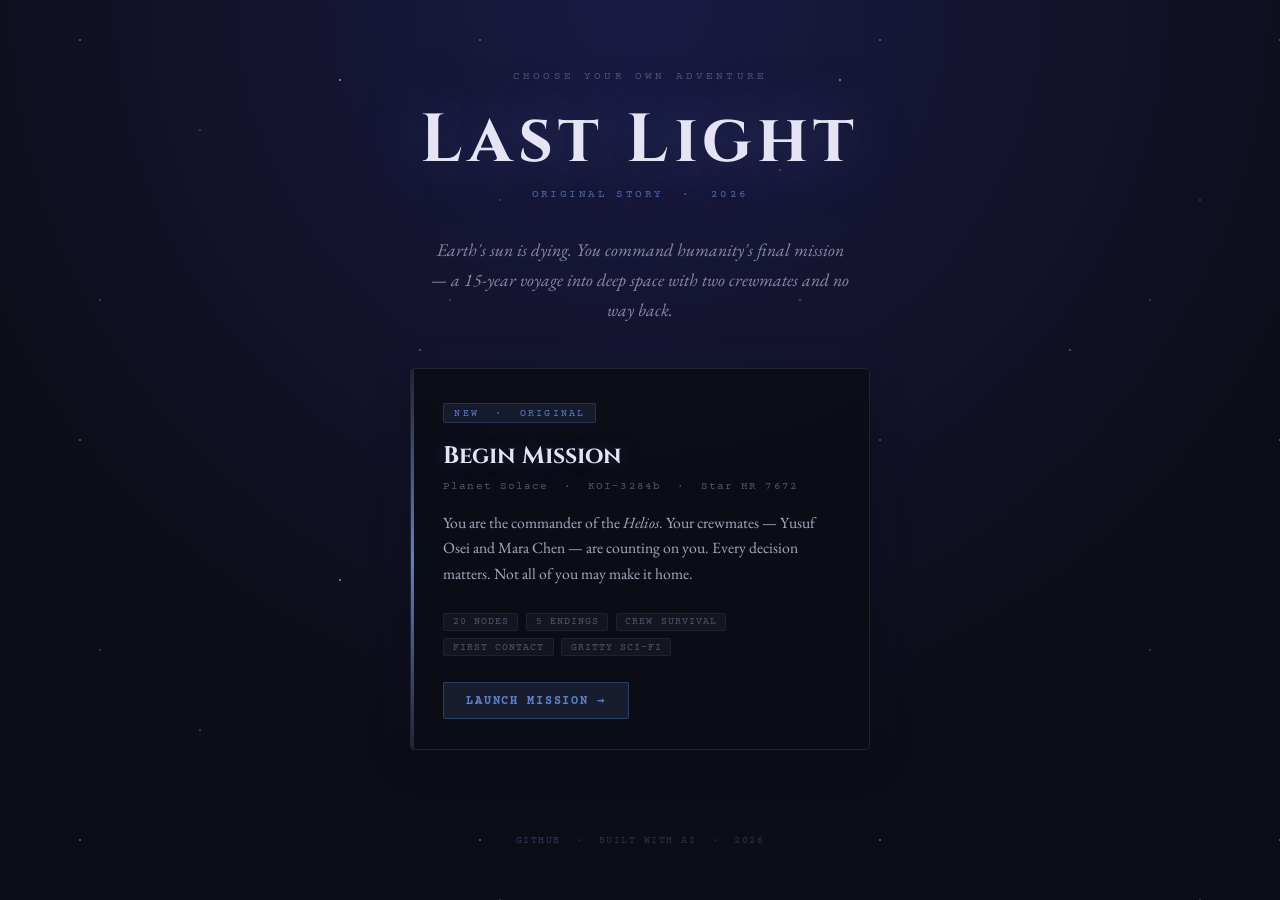
==== commit 10df65b2: "Restore landing page with Last Light only, no Cave of Time Made-with: Cursor" ====
--- a/docs/index.html
+++ b/docs/index.html
@@ -1,1087 +1,289 @@
 <!DOCTYPE html>
 <html lang="en">
 <head>
-  <meta charset="UTF-8">
-  <meta name="viewport" content="width=device-width, initial-scale=1.0">
-  <title>Last Light</title>
+  <meta charset="UTF-8" />
+  <meta name="viewport" content="width=device-width, initial-scale=1.0" />
+  <title>Last Light — Choose Your Own Adventure</title>
+  <link rel="preconnect" href="https://fonts.googleapis.com" />
+  <link rel="preconnect" href="https://fonts.gstatic.com" crossorigin />
+  <link href="https://fonts.googleapis.com/css2?family=Cinzel:wght@500;700&family=EB+Garamond:ital,wght@0,400;1,400&family=Courier+Prime:wght@400;700&display=swap" rel="stylesheet" />
   <style>
     *, *::before, *::after { box-sizing: border-box; margin: 0; padding: 0; }
 
-    :root {
-      --bg: #050508;
-      --bg-radial: radial-gradient(circle at 50% 30%, #0d0d18 0%, #030305 100%);
-      --stars: radial-gradient(white, rgba(255,255,255,.2) 1px, transparent 1.5px);
-      --surface: rgba(13, 13, 23, 0.6);
-      --border: #232336;
-      --border-hover: #4e4e73;
-      --text: #a8a8c1;
-      --text-bright: #e4e4f4;
-      --text-dim: #545470;
-      --text-dimmer: #2f2f42;
-      --mono: 'Courier New', 'Lucida Console', monospace;
-      --serif: 'Merriweather', Georgia, 'Times New Roman', serif;
-      --sans: -apple-system, BlinkMacSystemFont, 'Segoe UI', Roboto, Helvetica, sans-serif;
-      --alive: #4cc78e;
-      --injured: #d69538;
-      --dead: #9e3d3d;
-      --success: #4cc78e;
-      --partial: #d69538;
-      --failure: #9e3d3d;
-      --true-end: #5b80c7;
-      --glow-alive: rgba(76, 199, 142, 0.2);
-      --glow-injured: rgba(214, 149, 56, 0.2);
-      --glow-dead: rgba(158, 61, 61, 0.2);
-    }
-
-    html { scroll-behavior: smooth; }
+    html { font-size: 17px; }
 
     body {
-      background: var(--bg);
-      background-image: 
-        radial-gradient(1px 1px at 40px 60px, #ffffff, rgba(0,0,0,0)),
-        radial-gradient(1px 1px at 150px 100px, rgba(255,255,255,0.8), rgba(0,0,0,0)),
-        radial-gradient(1.5px 1.5px at 200px 300px, rgba(255,255,255,0.6), rgba(0,0,0,0)),
-        radial-gradient(1px 1px at 300px 50px, #ffffff, rgba(0,0,0,0)),
-        radial-gradient(2px 2px at 400px 200px, rgba(255,255,255,0.4), rgba(0,0,0,0)),
-        radial-gradient(1px 1px at 50px 250px, rgba(255,255,255,0.9), rgba(0,0,0,0)),
-        var(--bg-radial);
-      background-size: 300px 300px, 450px 450px, 200px 200px, 400px 400px, 500px 500px, 250px 250px, 100% 100%;
-      background-attachment: fixed;
-      color: var(--text);
-      font-family: var(--serif);
-      font-size: 18.5px;
-      line-height: 1.85;
       min-height: 100vh;
+      background: #0d0d18;
       display: flex;
       flex-direction: column;
       align-items: center;
-      position: relative;
-    }
-
-    /* Scanlines effect */
-    body::after {
-      content: "";
+      justify-content: center;
+      font-family: 'EB Garamond', Georgia, serif;
+      position: relative;
+      overflow-x: hidden;
+    }
+
+    /* Star field */
+    body::before {
+      content: '';
       position: fixed;
-      top: 0; left: 0; width: 100%; height: 100%;
-      background: repeating-linear-gradient(
-        to bottom,
-        rgba(0, 0, 0, 0) 0px,
-        rgba(0, 0, 0, 0) 2px,
-        rgba(0, 0, 0, 0.05) 3px
-      );
+      inset: 0;
+      background-image:
+        radial-gradient(1px 1px at 80px 40px,   rgba(255,255,255,0.9), transparent),
+        radial-gradient(1px 1px at 200px 130px,  rgba(255,255,255,0.6), transparent),
+        radial-gradient(1.5px 1.5px at 340px 80px, rgba(255,255,255,0.8), transparent),
+        radial-gradient(1px 1px at 500px 200px,  rgba(255,255,255,0.5), transparent),
+        radial-gradient(1px 1px at 650px 60px,   rgba(255,255,255,0.9), transparent),
+        radial-gradient(1px 1px at 780px 170px,  rgba(255,255,255,0.7), transparent),
+        radial-gradient(2px 2px at 900px 100px,  rgba(255,255,255,0.4), transparent),
+        radial-gradient(1px 1px at 100px 300px,  rgba(255,255,255,0.6), transparent),
+        radial-gradient(1px 1px at 420px 350px,  rgba(255,255,255,0.8), transparent),
+        radial-gradient(1.5px 1.5px at 600px 280px, rgba(255,255,255,0.5), transparent),
+        radial-gradient(1px 1px at 1100px 150px, rgba(255,255,255,0.7), transparent),
+        radial-gradient(1px 1px at 950px 320px,  rgba(255,255,255,0.6), transparent),
+        radial-gradient(circle at 50% 0%, rgba(30,30,80,0.8) 0%, #0d0d18 70%);
+      background-size:
+        400px 400px, 600px 600px, 500px 500px, 700px 700px, 450px 450px,
+        800px 800px, 550px 550px, 350px 350px, 650px 650px, 500px 500px,
+        900px 900px, 750px 750px, 100% 100%;
+      background-attachment: fixed;
       pointer-events: none;
-      z-index: 100;
-    }
-
-    /* ── LAYOUT ── */
-    .game-header {
-      width: 100%;
-      max-width: 720px;
-      padding: 32px 24px 0;
-      display: flex;
-      justify-content: space-between;
-      align-items: flex-start;
-      gap: 16px;
-      z-index: 2;
-    }
-
-    .game-title {
-      font-family: var(--mono);
-      font-size: 11px;
-      letter-spacing: 0.25em;
-      text-transform: uppercase;
-      color: var(--text-dim);
-      display: flex;
-      align-items: center;
-      gap: 8px;
-    }
-
-    .game-title::before {
-      content: "";
-      display: inline-block;
-      width: 6px;
-      height: 6px;
-      background-color: var(--text-dim);
-      border-radius: 50%;
-    }
-
-    .crew-status {
-      font-family: var(--mono);
-      font-size: 11px;
-      letter-spacing: 0.08em;
-      text-align: right;
-      line-height: 1.8;
-      flex-shrink: 0;
-    }
-
-    .crew-alive  { color: var(--alive); text-shadow: 0 0 8px var(--glow-alive); }
-    .crew-injured { color: var(--injured); text-shadow: 0 0 8px var(--glow-injured); }
-    .crew-dead   { color: var(--dead); opacity: 0.8; text-shadow: 0 0 8px var(--glow-dead); text-decoration: line-through; text-decoration-color: rgba(158, 61, 61, 0.5); }
-
-    main {
-      width: 100%;
-      max-width: 720px;
-      padding: 56px 24px 80px;
-      flex: 1;
-      z-index: 2;
-    }
-
-    .game-footer {
-      width: 100%;
-      max-width: 720px;
-      padding: 20px 24px 32px;
-      font-family: var(--mono);
-      font-size: 10px;
-      color: var(--text-dimmer);
-      border-top: 1px solid rgba(255,255,255,0.03);
-      display: flex;
-      justify-content: space-between;
-      z-index: 2;
-      text-transform: uppercase;
-      letter-spacing: 0.1em;
-    }
-
-    /* ── PAGE CONTENT ── */
-    .page-wrap {
-      animation: appear 0.6s cubic-bezier(0.2, 0.8, 0.2, 1) both;
-    }
-
-    @keyframes appear {
-      from { opacity: 0; transform: translateY(12px); filter: blur(4px); }
-      to   { opacity: 1; transform: translateY(0); filter: blur(0); }
-    }
-
-    .act-label {
-      font-family: var(--mono);
-      font-size: 11px;
-      letter-spacing: 0.3em;
-      text-transform: uppercase;
-      color: var(--text-dim);
-      margin-bottom: 24px;
-      display: inline-block;
-      border-bottom: 1px solid var(--border);
-      padding-bottom: 8px;
-    }
-
-    .page-title {
-      font-size: 26px;
-      font-weight: normal;
-      color: var(--text-bright);
-      margin-bottom: 40px;
-      letter-spacing: 0.02em;
-      line-height: 1.3;
-    }
-
-    .page-text {
-      color: var(--text);
-      margin-bottom: 56px;
-    }
-
-    .page-text p { margin-bottom: 1.5em; }
-    .page-text p:last-child { margin-bottom: 0; }
-    .page-text em { color: var(--text-bright); font-style: italic; letter-spacing: 0.01em; }
-
-    /* ── CHOICES ── */
-    .choices {
+      z-index: 0;
+    }
+
+    /* ── Main content ── */
+    .hero {
+      position: relative;
+      z-index: 1;
       display: flex;
       flex-direction: column;
-      gap: 12px;
-      position: relative;
-    }
-
-    .choices::before {
-      content: "";
+      align-items: center;
+      text-align: center;
+      padding: 3rem 1.5rem 2rem;
+      max-width: 560px;
+      width: 100%;
+    }
+
+    .series-label {
+      font-family: 'Courier Prime', monospace;
+      font-size: 0.62rem;
+      letter-spacing: 0.3em;
+      text-transform: uppercase;
+      color: #545470;
+      margin-bottom: 1.25rem;
+    }
+
+    h1 {
+      font-family: 'Cinzel', Georgia, serif;
+      font-size: clamp(2.4rem, 8vw, 4rem);
+      font-weight: 700;
+      color: #e4e4f4;
+      letter-spacing: 0.08em;
+      line-height: 1.1;
+      margin-bottom: 0.5rem;
+      text-shadow:
+        0 0 60px rgba(91,128,199,0.5),
+        0 0 120px rgba(91,128,199,0.2);
+    }
+
+    .subtitle {
+      font-family: 'Courier Prime', monospace;
+      font-size: 0.65rem;
+      letter-spacing: 0.22em;
+      text-transform: uppercase;
+      color: #5b80c7;
+      margin-bottom: 2rem;
+      opacity: 0.8;
+    }
+
+    .tagline {
+      font-style: italic;
+      font-size: 1.05rem;
+      color: #a8a8c1;
+      line-height: 1.7;
+      max-width: 420px;
+      margin-bottom: 2.5rem;
+      opacity: 0.8;
+    }
+
+    /* ── Story card ── */
+    .story-card {
+      display: block;
+      text-decoration: none;
+      width: 100%;
+      max-width: 460px;
+      background: rgba(13,13,23,0.95);
+      border: 1px solid #232336;
+      border-radius: 4px;
+      overflow: hidden;
+      position: relative;
+      box-shadow: 0 0 40px rgba(91,128,199,0.08), 0 8px 32px rgba(0,0,0,0.6);
+      transition: transform 0.25s ease, box-shadow 0.25s ease, border-color 0.25s ease;
+    }
+    .story-card:hover {
+      transform: translateY(-5px);
+      border-color: #5b80c7;
+      box-shadow: 0 0 0 1px #5b80c7, 0 0 40px rgba(91,128,199,0.25), 0 12px 40px rgba(0,0,0,0.7);
+    }
+
+    /* Left glow spine */
+    .card-spine {
       position: absolute;
-      left: -20px;
-      top: 8px;
-      bottom: 8px;
-      width: 1px;
-      background: linear-gradient(to bottom, transparent, var(--border), transparent);
-    }
-
-    .choice-btn {
-      background: rgba(13, 13, 23, 0.4);
-      border: 1px solid var(--border);
-      color: #9898b0;
-      padding: 16px 24px;
+      top: 0; bottom: 0; left: 0;
+      width: 3px;
+      background: linear-gradient(to bottom, #232336, #5b80c7, #232336);
+      transition: opacity 0.25s;
+    }
+    .story-card:hover .card-spine { opacity: 1; }
+
+    .card-inner {
+      padding: 1.75rem 1.75rem 1.75rem 1.9rem;
       text-align: left;
-      cursor: pointer;
-      font-size: 16px;
-      font-family: var(--sans);
-      line-height: 1.5;
-      transition: all 0.25s ease;
-      border-radius: 4px;
-      position: relative;
-      overflow: hidden;
-      backdrop-filter: blur(4px);
-    }
-
-    .choice-btn::before {
-      content: "";
-      position: absolute;
-      left: 0; top: 0; bottom: 0; width: 3px;
-      background: var(--text-dim);
-      transition: background 0.25s ease, width 0.25s ease;
-    }
-
-    .choice-btn:hover {
-      border-color: var(--border-hover);
-      color: var(--text-bright);
-      background: rgba(255,255,255,0.03);
-      transform: translateX(4px);
-      box-shadow: 0 4px 12px rgba(0,0,0,0.2);
-    }
-
-    .choice-btn:hover::before {
-      background: var(--text-bright);
-      width: 4px;
-    }
-
-    .choice-btn:active {
-      background: rgba(255,255,255,0.05);
-      transform: translateX(2px);
-    }
-
-    /* ── ENDINGS ── */
-    .ending-label {
-      font-family: var(--mono);
-      font-size: 11px;
-      letter-spacing: 0.3em;
-      text-transform: uppercase;
-      margin-bottom: 16px;
+    }
+
+    .card-badge {
       display: inline-block;
-      padding: 4px 10px;
+      font-family: 'Courier Prime', monospace;
+      font-size: 0.58rem;
+      letter-spacing: 0.22em;
+      text-transform: uppercase;
+      padding: 0.2rem 0.6rem;
       border-radius: 2px;
-      background: rgba(0,0,0,0.3);
-    }
-
-    .ending-label.failure  { color: var(--failure); border: 1px solid rgba(158, 61, 61, 0.3); box-shadow: 0 0 10px var(--glow-dead); }
-    .ending-label.partial  { color: var(--partial); border: 1px solid rgba(214, 149, 56, 0.3); box-shadow: 0 0 10px var(--glow-injured); }
-    .ending-label.success  { color: var(--success); border: 1px solid rgba(76, 199, 142, 0.3); box-shadow: 0 0 10px var(--glow-alive); }
-    .ending-label.true-end { color: #a4c2f4; border: 1px solid rgba(91, 128, 199, 0.3); box-shadow: 0 0 12px rgba(91,128,199,0.3); }
-
-    .ending-title {
-      font-size: 32px;
-      font-weight: normal;
-      color: #fff;
-      margin-bottom: 40px;
-      letter-spacing: 0.02em;
-    }
-
-    .ending-divider {
-      width: 64px;
-      height: 1px;
-      background: linear-gradient(90deg, var(--border-hover), transparent);
-      margin: 48px 0;
-    }
-
-    .restart-btn {
-      background: transparent;
-      border: 1px solid var(--border);
-      color: var(--text-dim);
-      padding: 12px 28px;
-      cursor: pointer;
-      font-family: var(--mono);
-      font-size: 11px;
-      letter-spacing: 0.2em;
-      text-transform: uppercase;
-      transition: all 0.2s ease;
+      background: rgba(91,128,199,0.12);
+      color: #5b80c7;
+      border: 1px solid rgba(91,128,199,0.25);
+      margin-bottom: 1rem;
+    }
+
+    .card-title {
+      font-family: 'Cinzel', Georgia, serif;
+      font-size: 1.4rem;
+      font-weight: 700;
+      color: #e4e4f4;
+      margin-bottom: 0.5rem;
+      text-shadow: 0 0 20px rgba(91,128,199,0.3);
+    }
+
+    .card-byline {
+      font-family: 'Courier Prime', monospace;
+      font-size: 0.62rem;
+      letter-spacing: 0.1em;
+      color: #545470;
+      margin-bottom: 1rem;
+    }
+
+    .card-desc {
+      font-size: 0.92rem;
+      line-height: 1.65;
+      color: #a8a8c1;
+      margin-bottom: 1.5rem;
+    }
+
+    .card-meta {
+      display: flex;
+      flex-wrap: wrap;
+      gap: 0.45rem;
+      margin-bottom: 1.5rem;
+    }
+    .card-tag {
+      font-family: 'Courier Prime', monospace;
+      font-size: 0.6rem;
+      letter-spacing: 0.1em;
+      text-transform: uppercase;
+      padding: 0.15rem 0.5rem;
       border-radius: 2px;
-    }
-
-    .restart-btn:hover {
-      border-color: var(--border-hover);
-      color: var(--text-bright);
-      background: rgba(255,255,255,0.03);
-    }
-
-    /* ── DECORATIVE STICKERS ── */
-    .stickers {
-      position: fixed;
-      top: 0; left: 0; width: 100%; height: 100%;
-      pointer-events: none;
+      background: rgba(255,255,255,0.04);
+      color: #545470;
+      border: 1px solid rgba(255,255,255,0.06);
+    }
+
+    .card-cta {
+      display: inline-flex;
+      align-items: center;
+      gap: 0.5rem;
+      font-family: 'Courier Prime', monospace;
+      font-size: 0.72rem;
+      font-weight: 700;
+      letter-spacing: 0.14em;
+      text-transform: uppercase;
+      padding: 0.6rem 1.3rem;
+      border-radius: 2px;
+      background: rgba(91,128,199,0.14);
+      color: #5b80c7;
+      border: 1px solid rgba(91,128,199,0.35);
+      transition: background 0.18s, box-shadow 0.18s;
+    }
+    .story-card:hover .card-cta {
+      background: rgba(91,128,199,0.24);
+      box-shadow: 0 0 14px rgba(91,128,199,0.3);
+    }
+
+    /* ── Footer ── */
+    footer {
+      position: relative;
       z-index: 1;
-      overflow: hidden;
-    }
-
-    .sticker {
-      position: absolute;
-      opacity: 0.18;
-      filter: saturate(0.8);
-      user-select: none;
-      animation: float-sticker 6s ease-in-out infinite;
-    }
-
-    @keyframes float-sticker {
-      0%, 100% { transform: translateY(0) rotate(var(--rot)); }
-      50% { transform: translateY(-12px) rotate(calc(var(--rot) + 6deg)); }
-    }
-
-    .sticker-1 { top: 12%; left: 8%;  --rot: -15deg; animation-delay: 0s;  font-size: 42px; }
-    .sticker-2 { top: 65%; left: 6%;  --rot: 12deg;  animation-delay: -2s; font-size: 54px; }
-    .sticker-3 { top: 18%; right: 9%; --rot: 25deg;  animation-delay: -4s; font-size: 46px; }
-    .sticker-4 { top: 70%; right: 8%; --rot: -22deg; animation-delay: -1s; font-size: 58px; }
-    .sticker-5 { top: 88%; left: 45%; --rot: 8deg;   animation-delay: -3s; font-size: 32px; opacity: 0.12; }
+      margin-top: 3rem;
+      padding-bottom: 2rem;
+      font-family: 'Courier Prime', monospace;
+      font-size: 0.6rem;
+      letter-spacing: 0.15em;
+      text-transform: uppercase;
+      color: rgba(168,168,193,0.25);
+      text-align: center;
+    }
+    footer a {
+      color: rgba(91,128,199,0.4);
+      text-decoration: none;
+      transition: color 0.15s;
+    }
+    footer a:hover { color: rgba(91,128,199,0.7); }
+
+    @media (max-width: 480px) {
+      h1 { font-size: 2.4rem; }
+      .card-inner { padding: 1.5rem 1.25rem 1.5rem 1.5rem; }
+    }
   </style>
 </head>
 <body>
 
-<div class="stickers">
-  <div class="sticker sticker-1">🚀</div>
-  <div class="sticker sticker-2">🪐</div>
-  <div class="sticker sticker-3">🛰️</div>
-  <div class="sticker sticker-4">☄️</div>
-  <div class="sticker sticker-5">⭐</div>
-</div>
-
-<header class="game-header">
-  <div class="game-title">Last Light</div>
-  <div style="display:flex;flex-direction:column;align-items:flex-end;gap:6px;">
-    <div class="crew-status" id="crew-status"></div>
-    <div id="dev-panel" style="display:none;font-family:var(--mono);font-size:10px;letter-spacing:0.1em;color:#5b80c7;text-align:right;opacity:0.7;"></div>
+  <div class="hero">
+    <p class="series-label">Choose Your Own Adventure</p>
+    <h1>Last Light</h1>
+    <p class="subtitle">Original Story &nbsp;·&nbsp; 2026</p>
+    <p class="tagline">
+      Earth's sun is dying. You command humanity's final mission —
+      a 15-year voyage into deep space with two crewmates and no way back.
+    </p>
+
+    <a href="lastlight.html" class="story-card">
+      <div class="card-spine"></div>
+      <div class="card-inner">
+        <span class="card-badge">New &nbsp;·&nbsp; Original</span>
+        <h2 class="card-title">Begin Mission</h2>
+        <p class="card-byline">Planet Solace &nbsp;·&nbsp; KOI-3284b &nbsp;·&nbsp; Star HR 7672</p>
+        <p class="card-desc">
+          You are the commander of the <em>Helios</em>. Your crewmates — Yusuf Osei and Mara Chen — 
+          are counting on you. Every decision matters. Not all of you may make it home.
+        </p>
+        <div class="card-meta">
+          <span class="card-tag">20 nodes</span>
+          <span class="card-tag">5 endings</span>
+          <span class="card-tag">Crew survival</span>
+          <span class="card-tag">First contact</span>
+          <span class="card-tag">Gritty sci-fi</span>
+        </div>
+        <span class="card-cta">Launch mission →</span>
+      </div>
+    </a>
   </div>
-</header>
-
-<main>
-  <div id="page-root"></div>
-</main>
-
-<footer class="game-footer">
-  <span>Last Light — A Choose Your Own Adventure</span>
-  <span id="footer-act"></span>
-</footer>
-
-<script>
-'use strict';
-
-// ────────────────────────────────────────────────────────────
-// STATE
-// ────────────────────────────────────────────────────────────
-
-let S = {};
-
-function resetState() {
-  S = {
-    page: 'p01',
-    yusuf: 'alive',      // 'alive' | 'injured' | 'dead'
-    mara: 'alive',       // 'alive' | 'dead'
-    cooperation: 0,      // 0–6; ≥3 + signal + both alive = True Ending
-    resources: null,     // 'bio' | 'eng' | 'balanced'
-    irradiated: false,
-    investigatedSignal: false,
-  };
-}
-
-resetState();
-
-// ────────────────────────────────────────────────────────────
-// STORY DATA
-// ────────────────────────────────────────────────────────────
-
-const ACT = {
-  1: 'Act I — Departure',
-  2: 'Act II — The Journey',
-  3: 'Act III — Arrival',
-  4: 'Act IV',
-};
-
-/*
-  Each page object can have:
-    act        : number
-    title      : string
-    text       : string  (static HTML)
-    textFn     : state → string
-    choices    : [{text, target, effect?}]
-    choicesFn  : state → [{text, target, effect?}]
-    enter      : state → void   (runs before render; modifies state in place)
-    isEnding   : bool
-    endingType : 'failure' | 'partial' | 'success' | 'true-end'
-    endingLabel: string
-*/
-
-const PAGES = {
-
-  // ── ACT 1: DEPARTURE ──────────────────────────────────────
-
-  p01: {
-    act: 1,
-    title: 'The Briefing',
-    text: `
-      <p>The sun went first. Quietly, on a Tuesday, while the markets were open and children were eating lunch. The solar irradiance measurements had been trending wrong for eleven years before anyone in authority said the word <em>irreversible</em> out loud.</p>
-      <p>You've had six weeks since they showed you the files. Six weeks to accept a mission with no return clause, to pack a bag they said should weigh no more than four kilograms of personal items, and to stop looking at photographs.</p>
-      <p>The briefing room smells like recycled air and coffee that's been warming too long. General Vasquez slides a folder across the table. Your name is on the cover.</p>
-      <p>"Fifteen years," she says. "One-way trip. Three of you. If Planet Solace is what the models suggest, your probe data gives Earth a fighting chance at evacuation planning."</p>
-      <p>You look at the folder. You don't open it.</p>
-      <p>"If it isn't?" you ask.</p>
-      <p>"Then we'll know that too."</p>
-    `,
-    choices: [
-      { text: 'Accept the mission.', target: 'p02' },
-    ],
-  },
-
-  p02: {
-    act: 1,
-    title: 'Crew & Cargo',
-    text: `
-      <p>Yusuf Osei finds you in the equipment bay. He's the kind of person who checks systems he didn't install, just to be sure. His hands are always moving — tightening, testing, tracing connections — the way some people drum their fingers, but with intent.</p>
-      <p>"You're Commander?" No ceremony. You like that. His handshake is brief and certain.</p>
-      <p>Mara Chen is already cataloguing the biology equipment when you introduce yourself. She has a small recorder clipped to her collar that she talks into when she thinks no one's listening.</p>
-      <p>"She keeps a voice journal," Yusuf tells you later. "Addresses it to her sister." He says it without judgment. You file it away.</p>
-      <p>There is one decision left before launch. The ship has room for a full complement of either medical and biological research gear or engineering backup systems — not both at maximum specification. You can split the allocation evenly, but depth suffers across the board.</p>
-    `,
-    choices: [
-      {
-        text: 'Prioritize the medical and biological research supplies. The planet assessment depends on it.',
-        target: 'p03',
-        effect: s => { s.resources = 'bio'; },
-      },
-      {
-        text: 'Prioritize engineering repair kits and redundant systems. The journey depends on it.',
-        target: 'p03',
-        effect: s => { s.resources = 'eng'; },
-      },
-      {
-        text: 'Split the cargo evenly. Compromise depth for coverage.',
-        target: 'p03',
-        effect: s => { s.resources = 'balanced'; },
-      },
-    ],
-  },
-
-  p03: {
-    act: 1,
-    title: 'Launch',
-    text: `
-      <p>The last transmission from Ground Control is calm and professional until the very end, when Mission Director Okafor pauses for three full seconds before signing off. In those three seconds you hear everything she can't say.</p>
-      <p>Liftoff is textbook. You watch Earth's curvature fill the observation panel, then the whole planet, then something small enough to cover with your thumb.</p>
-      <p>Nobody speaks for a long time.</p>
-      <p>"Fifteen years," Mara says finally. She's not talking to you. Her recorder is on.</p>
-      <p>Yusuf runs a systems diagnostic he doesn't need. His hands are busy.</p>
-      <p>You set the heading for Planet Solace — catalog designation KOI-3284b, orbiting a stable star fifteen light-years from home. The ship moves into the dark.</p>
-      <p>You don't look back.</p>
-    `,
-    choices: [
-      { text: 'Continue.', target: 'p04' },
-    ],
-  },
-
-  // ── ACT 2: THE JOURNEY ────────────────────────────────────
-
-  p04: {
-    act: 2,
-    title: 'Year 3 — The Breach',
-    text: `
-      <p>The three-pulse alarm. You've rehearsed this. Nothing about rehearsal prepares you for it at 0340 ship time, half-awake in your bunk, the sound bouncing through the hull like a physical thing.</p>
-      <p>Hairline fracture in the oxygen recycler's secondary housing. Stress fracture from thermal cycling — third year running. Yusuf is already in the maintenance corridor, suit half-donned, running his fingers over the breach with the methodical calm of someone who grew up fixing things by touch.</p>
-      <p>"I can patch it from outside," he says. "Twenty minutes EVA, maybe less."</p>
-      <p>The fracture is at an awkward junction angle. One wrong move and the seal blows before the patch sets.</p>
-    `,
-    choices: [
-      {
-        text: '"Stand back. I\'m going EVA."',
-        target: 'p04_you',
-      },
-      {
-        text: '"I\'ve got your line. Take your time out there."',
-        target: 'p04_yusuf',
-      },
-    ],
-  },
-
-  p04_you: {
-    act: 2,
-    title: 'Year 3 — Outside',
-    text: `
-      <p>You take the suit from him. He doesn't argue. He watches your face, reads that this isn't an order — it's a choice — and he respects the distinction.</p>
-      <p>The EVA is bad in the quiet way that bad things are. Cold metal through the gloves. The ship enormous and indifferent. You work by feel and by the schematic Yusuf walks you through over comms, his voice steady, precise, patient in a way that makes the job easier than it has any right to be.</p>
-      <p>When the patch holds, he says: "Clean work, Commander."</p>
-      <p>Back inside, Mara runs a scan. Seal integrity: 99.7%. You file the incident report and don't mention your hands shaking.</p>
-    `,
-    choices: [
-      { text: 'Continue.', target: 'p05' },
-    ],
-  },
-
-  p04_yusuf: {
-    act: 2,
-    title: 'Year 3 — Outside',
-    enter(s) {
-      if (s.resources !== 'eng') s.yusuf = 'injured';
-    },
-    textFn(s) {
-      if (s.resources === 'eng') {
-        return `
-          <p>Yusuf goes. He has the titanium patch kit — one of the items you prioritized in the cargo manifest — and his hands move with the confidence of someone who always has the right tool. Eighteen minutes. Clean seal. He comes back inside without ceremony.</p>
-          <p>"Good kit," he says, hanging up the suit.</p>
-          <p>Mara checks the seal the next morning without being asked. 99.8% integrity. She doesn't say anything, but she nods.</p>
-        `;
-      }
-      return `
-        <p>Yusuf goes. The patch kit available isn't rated for this junction — the alloy-weave wrap works, but the angle forces him to brace against the hull in a way that puts sustained pressure on his left hand. He doesn't mention it until Mara runs the post-EVA scan.</p>
-        <p>"Contusion on the metacarpals," she says. "Some micro-fracturing in the carpal tunnel. It'll probably heal fully." She looks at Yusuf. "You should rest the hand."</p>
-        <p>Yusuf opens and closes his left hand twice, looks at it, and goes back to the maintenance bay.</p>
-        <p>He doesn't rest the hand.</p>
-      `;
-    },
-    choices: [
-      { text: 'Continue.', target: 'p05' },
-    ],
-  },
-
-  p05: {
-    act: 2,
-    title: 'Year 7 — Signal',
-    text: `
-      <p>It appears at the edge of your sensor range — a faint electromagnetic pattern, repeating on a twelve-second interval. Mara thinks it's geological resonance. Yusuf thinks it isn't. He brings up the spectral readout and points without saying anything.</p>
-      <p>The pattern is mathematically structured. Not a message, exactly. Not clearly. But not random.</p>
-      <p>A course deviation to investigate would cost eleven days and a measurable fraction of your fuel reserve. Arrival at Planet Solace would be delayed but within acceptable parameters.</p>
-    `,
-    choices: [
-      {
-        text: '"Alter course. We investigate."',
-        target: 'p05a',
-        effect: s => { s.cooperation++; s.investigatedSignal = true; },
-      },
-      {
-        text: '"Log it and maintain heading. We have a mission."',
-        target: 'p06',
-      },
-    ],
-  },
-
-  p05a: {
-    act: 2,
-    title: 'Year 7 — The Trace',
-    text: `
-      <p>The source is a debris field — ancient, drifting on a vector that traces back, if you extend the line far enough, toward the general direction of KOI-3284b. Planet Solace.</p>
-      <p>The material composition is nothing in the database. Not a comet. Not a human-made object. Not anything catalogued.</p>
-      <p>Mara is very still. Yusuf runs the analysis twice.</p>
-      <p>"Something came from there," he says. He means the planet. He doesn't say the rest of it.</p>
-      <p>You document everything. Seventeen gigabytes of spectral data. Mara tags the files with an asterisk and doesn't sleep for the next two days.</p>
-      <p>You resume course. The debris field falls behind you.</p>
-    `,
-    choices: [
-      { text: 'Continue.', target: 'p06' },
-    ],
-  },
-
-  p06: {
-    act: 2,
-    title: 'Year 12 — Rationing',
-    text: `
-      <p>Mara brings it to you first, privately. She's been tracking the consumption logs.</p>
-      <p>Yusuf has been skipping his own rations — quietly, systematically, for at least four months. Not enough to compromise his function, but enough that it shows up in the numbers. He hasn't said anything.</p>
-      <p>"He's trying to stretch the supply," Mara says. She doesn't look comfortable with how she found out. "His projections account for a fuel correction we haven't made yet. He thinks we're running low."</p>
-      <p>She sets a rebalancing proposal on your desk. It redistributes the remaining calories with more precision, accounting for individual metabolic needs.</p>
-      <p>Or you enforce strict equal rationing. No exceptions, no acknowledgment. Nobody's math is special.</p>
-    `,
-    choices: [
-      {
-        text: '"Equal rations. No exceptions. I\'ll handle Yusuf."',
-        target: 'p07',
-      },
-      {
-        text: '"Mara\'s rebalancing plan is sound. Adjust the manifest."',
-        target: 'p06a',
-        effect: s => { s.cooperation++; },
-      },
-    ],
-  },
-
-  p06a: {
-    act: 2,
-    title: 'Year 12 — Adjustment',
-    text: `
-      <p>You implement Mara's plan. Yusuf reads the updated manifest that evening and comes to find you.</p>
-      <p>He stands in the doorway of the navigation bay for a moment before he speaks. "You didn't have to do it officially."</p>
-      <p>"I know."</p>
-      <p>He nods once. That's the whole conversation. But over the following weeks you notice him eating without watching the clock, and his hand — the injured one, if it came to that — has started to recover.</p>
-    `,
-    choices: [
-      { text: 'Continue.', target: 'p07' },
-    ],
-  },
-
-  p07: {
-    act: 2,
-    title: 'Year 14 — The Storm',
-    text: `
-      <p>The particle storm hits without warning. A charged front, dense enough to blow the engine coupling and fry every active system on the ship if the housing isn't shielded from outside. Your internal shielding wasn't designed for this. Nothing out here was.</p>
-      <p>There is one suit rated for it. One. The storm will last approximately ninety minutes.</p>
-      <p>Yusuf is already reading the outside radiation levels. Mara is checking the suit seals. Both of them are ready to go. Both of them know what ninety minutes in that storm might mean.</p>
-      <p>You can also tell both of them to stand down and send yourself.</p>
-    `,
-    choices: [
-      {
-        text: '"Yusuf. Suit up."',
-        target: 'p07_yusuf',
-      },
-      {
-        text: '"Mara. You have the suit."',
-        target: 'p07_mara',
-      },
-      {
-        text: '"Neither of you. Stand down. I\'m going."',
-        target: 'p07_you',
-        effect: s => { s.irradiated = true; s.cooperation++; },
-      },
-      {
-        text: 'Hold position. Weather the storm from inside.',
-        target: 'e1_lost',
-      },
-    ],
-  },
-
-  p07_yusuf: {
-    act: 2,
-    title: 'Year 14 — Ninety Minutes',
-    enter(s) {
-      const dies = s.yusuf === 'injured' && s.cooperation < 2;
-      if (dies) s.yusuf = 'dead';
-    },
-    textFn(s) {
-      if (s.yusuf === 'dead') {
-        return `
-          <p>Yusuf takes the suit without hesitation. His left hand — the one that never fully healed — works the seals with practiced efficiency. He doesn't show you that it costs him something.</p>
-          <p>He's outside for forty-seven minutes when his comms go to static. Not a suit failure. Mara pulls the sensor data later. A secondary surge — unexpected, unforecast — hit the outer hull precisely when he was at the most exposed junction.</p>
-          <p>You go out to get him when the storm passes. He's still tethered to the ship. His hands are still on the housing he was shielding.</p>
-          <p>The engine is intact.</p>
-          <p>You carry him in. Mara doesn't say anything for a very long time. Her recorder is in her pocket, and she doesn't take it out.</p>
-        `;
-      }
-      return `
-        <p>Yusuf takes the suit without hesitation. Ninety-three minutes later he comes back inside, moves to the sink, and washes his face for a long time without saying anything.</p>
-        <p>"Engine's fine," he says eventually. "Secondary coupling held."</p>
-        <p>Mara hands him a protein pack and a thermal sleeve for his hand. He takes both.</p>
-      `;
-    },
-    choices: [
-      { text: 'Continue.', target: 'p08' },
-    ],
-  },
-
-  p07_mara: {
-    act: 2,
-    title: 'Year 14 — Ninety Minutes',
-    text: `
-      <p>Mara takes the suit. She spends forty seconds checking the seals, then clips her recorder to her belt with the strap she never uses, and goes.</p>
-      <p>Ninety-one minutes. The ship holds. When she comes back in, she takes off the suit in silence and sits on the equipment locker for a while without moving.</p>
-      <p>You give her the space. Yusuf makes something hot and puts it beside her without comment.</p>
-      <p>She'll be fine. But the event doesn't leave her. You see it in her sleep patterns for months afterward — the times she wakes early and talks into the recorder in a voice too low to hear.</p>
-    `,
-    choices: [
-      { text: 'Continue.', target: 'p08' },
-    ],
-  },
-
-  p07_you: {
-    act: 2,
-    title: 'Year 14 — Ninety Minutes',
-    text: `
-      <p>Both of them argue. Yusuf says it should be him. Mara says she's already checked the suit. You tell them both, with a tone you don't use often, to stand down.</p>
-      <p>The storm is worse than the numbers suggested. You know within the first ten minutes that you're absorbing more radiation than the suit was rated for. You don't tell them that over comms.</p>
-      <p>Ninety-four minutes. The engine holds. You come back inside and let Mara run the scan without protest.</p>
-      <p>She reads the results. She doesn't say what they mean out loud. She writes something in her medical log, shows it to you privately, and asks you to sign the acknowledgment.</p>
-      <p>You sign it.</p>
-      <p>The three of you don't discuss it further. There are eight more months until Planet Solace.</p>
-    `,
-    choices: [
-      { text: 'Continue.', target: 'p08' },
-    ],
-  },
-
-  // ── ACT 3: ARRIVAL ────────────────────────────────────────
-
-  p08: {
-    act: 3,
-    title: 'Year 15 — Approach',
-    text: `
-      <p>Planet Solace fills the forward display. It is unremarkable from orbit — blue-green-gray, cloud cover, a moon smaller than ours. It looks like something a child drew when asked to draw a planet where things might live.</p>
-      <p>Mara has atmospheric composition on a second display. Nitrogen, oxygen, trace noble gases. Breathable. At sea level, she says. With time for adjustment.</p>
-      <p>Yusuf runs the landing approach calculation three times. The third time, he prints it and posts it to the wall.</p>
-      <p>"We're here," he says.</p>
-      <p>For a moment no one says anything else. You think about Earth. You think about General Vasquez's three-second pause. You think about the probe in cargo bay two, loaded and ready, waiting for the data that will justify all of this.</p>
-      <p>You begin descent.</p>
-    `,
-    choices: [
-      { text: 'Begin the landing sequence.', target: 'p09' },
-    ],
-  },
-
-  p09: {
-    act: 3,
-    title: 'First Steps',
-    text: `
-      <p>The surface is harder than the models predicted. The soil is mineral-rich, dense, layered. Mara takes a sample within thirty seconds of the hatch opening and is already cross-referencing it against the pre-mission database.</p>
-      <p>The atmosphere is thin. Cold. Breathable for limited periods before the suit's supplemental system kicks in. Mara notes this without looking up from her sample.</p>
-      <p>The sky is the color of old pewter. The light is different here — no sun to speak of, just the star's diffuse glow through thick cloud cover. Everything is slightly wrong in a way that will take time to place.</p>
-      <p>Yusuf is setting up the base camp perimeter with quiet efficiency. You're about to begin the terrain survey when he stops.</p>
-      <p>He points to the north.</p>
-    `,
-    choices: [
-      { text: 'Look.', target: 'p10' },
-    ],
-  },
-
-  p10: {
-    act: 3,
-    title: 'The Markings',
-    text: `
-      <p>The rock face is basalt, or something close to it. The markings begin low — knee-height on a human — and run upward for approximately two meters. Regular spacing. Repeating geometric units. Not scratched. Carved, with precision and patience, into stone that Mara's dating device puts at somewhere between forty and eighty years old.</p>
-      <p>Forty years ago, something stood here and made these.</p>
-      <p>Mara photographs every centimeter. Yusuf makes no sound. You read the three of you — your own held breath, Yusuf's stillness, Mara's hands that have stopped moving — and you understand what this moment is.</p>
-      <p>There is something here. There has been something here.</p>
-    `,
-    choices: [
-      {
-        text: '"Leave the area undisturbed. Set markers and fall back to the ship."',
-        target: 'p11',
-        effect: s => { s.cooperation++; },
-      },
-      {
-        text: '"Document everything carefully. Then we continue the survey."',
-        target: 'p11',
-      },
-      {
-        text: '"Unknown intelligence, potential threat. Set up a defensive perimeter."',
-        target: 'p10_defense',
-        effect: s => { s.cooperation--; },
-      },
-    ],
-  },
-
-  p10_defense: {
-    act: 3,
-    title: 'Perimeter',
-    enter(s) {
-      if (s.cooperation < 0) s.mara = 'dead';
-    },
-    textFn(s) {
-      if (s.mara === 'dead') {
-        return `
-          <p>You set up the perimeter. Automated proximity sensors, a wide arc, motion-triggered lights. Standard protocol for unknown-intelligence contact, as written by people who had never been in the situation.</p>
-          <p>Mara is fifty meters ahead when the nearest sensor misfires — triggered by a small animal, probably, something that bolted at the lights. The alarm fires. The defensive charge, set to deter, not to harm, discharges across the rock face where she's working.</p>
-          <p>You reach her in forty seconds. It isn't fast enough.</p>
-          <p>She lived for the science. She was trying to get one more soil sample when it happened. The recorder is still clipped to her collar. It's still running.</p>
-          <p>You don't stop it.</p>
-        `;
-      }
-      return `
-        <p>You set up the perimeter. Automated proximity sensors, motion-triggered lights. Standard protocol.</p>
-        <p>Nothing approaches. Nothing responds. The markings sit in the darkness beyond the sensor arc, and if anything out there is watching, it watches from a distance you can't close.</p>
-        <p>Mara takes what samples she can from the perimeter's edge. The survey will be limited by what you can reach from inside it. She doesn't say this out loud, but the numbers will say it later.</p>
-      `;
-    },
-    choices: [
-      { text: 'Continue the survey.', target: 'p11' },
-    ],
-  },
-
-  p11: {
-    act: 3,
-    title: 'The Data',
-    textFn(s) {
-      const trueEnd = s.mara === 'alive' && s.yusuf === 'alive'
-                   && s.cooperation >= 3 && s.investigatedSignal;
-      if (trueEnd) {
-        return `
-          <p>The survey takes eleven days. Mara works without stopping, or close to it. The planet's biology is alien in the ways that matter and familiar in the ways that mean something — there's a water cycle, photosynthesis-equivalent chemistry in the soil microbes, enough to build on.</p>
-          <p>The probe data will be extraordinary.</p>
-          <p>You're completing the final atmospheric readings on day twelve when Mara grabs your arm.</p>
-          <p>Something is in the tree line. Has been there, you realize, for some time. It's small — smaller than you expected anything to be. It stands at the edge of the trees the way something stands when it is afraid but has decided, despite the fear, not to leave.</p>
-          <p>It's looking at you.</p>
-        `;
-      }
-      return `
-        <p>The survey takes eleven days. Mara works methodically, documenting everything — soil composition, atmospheric chemistry, microbial activity in the subsurface samples. The data is building into something remarkable.</p>
-        <p>On the eighth day, you see movement at the edge of your sensor range. Shapes, distant. They don't approach. They watch from a distance you can't close. Whatever is here isn't ready for you, and you don't have time to wait for it.</p>
-        <p>On the twelfth day, the probe data package is as complete as it's going to be. You assemble the crew. What happens next is what you came for.</p>
-      `;
-    },
-    choicesFn(s) {
-      const trueEnd = s.mara === 'alive' && s.yusuf === 'alive'
-                   && s.cooperation >= 3 && s.investigatedSignal;
-      if (trueEnd) {
-        return [
-          {
-            text: 'Stay very still. Let it decide.',
-            target: 'p11_contact',
-            effect: st => { st.cooperation++; },
-          },
-          {
-            text: 'Slowly remove your helmet. Show vulnerability.',
-            target: 'p11_contact',
-            effect: st => { st.cooperation++; },
-          },
-          {
-            text: 'Signal Mara to activate the universal frequency protocol.',
-            target: 'p11_contact',
-            effect: st => { st.cooperation++; },
-          },
-        ];
-      }
-      return [
-        { text: 'Prepare the probe for launch.', target: 'p_probe' },
-      ];
-    },
-  },
-
-  p11_contact: {
-    act: 3,
-    title: 'First Contact',
-    text: `
-      <p>It takes four hours. Four hours of not moving, of speaking in low, even tones, of making yourselves as small and unthreatening as three humans in survival suits can be. Mara runs the frequency protocol on a loop. Yusuf keeps his hands visible and still. You hold eye contact — if those are eyes — and make no sudden moves.</p>
-      <p>It comes closer by degrees. The fear in it is visible in a way that transcends species — the way weight is carried, the way decisions are made millimeter by millimeter. You think of every account you've read of humans encountering something new and afraid, and you try to be the other version of that story.</p>
-      <p>When it finally comes close enough to touch, it doesn't touch you. It reaches past you and presses two flat digits against the side of the probe housing, feeling the metal. Looking at you. Back to the metal.</p>
-      <p>Mara, very quietly, says: "It knows what that is."</p>
-    `,
-    choices: [
-      { text: 'Continue.', target: 'p11_contact2' },
-    ],
-  },
-
-  p11_contact2: {
-    act: 3,
-    title: 'Understanding',
-    text: `
-      <p>Three more days. Communication, of a kind. Gesture and repetition and Mara's recorder playing back and the alien learning the difference between a question and a statement faster than any model predicted anything could.</p>
-      <p>On the third day, it leads you to a structure you had photographed but not entered, two kilometers from the camp. Inside is something that Yusuf identifies, slowly, disbelievingly, as a propellant storage system. High-density. He runs the calculations three times.</p>
-      <p>The alien stands beside the vessel and looks at you. It has understood something about what you are and where you came from and why that matters.</p>
-      <p>You don't fully understand how. But some things don't require understanding to be true.</p>
-    `,
-    choices: [
-      { text: 'Continue.', target: 'e5_true' },
-    ],
-  },
-
-  // ── PROBE LAUNCH ──────────────────────────────────────────
-
-  p_probe: {
-    act: 4,
-    title: 'The Probe',
-    textFn(s) {
-      const alive = (s.yusuf !== 'dead' ? 1 : 0) + (s.mara !== 'dead' ? 1 : 0);
-      const dataLine = alive === 2
-        ? 'The data package is comprehensive. Atmospheric analysis, geological survey, full biological assessment, subsurface chemistry — eleven days of work, catalogued and encrypted.'
-        : alive === 1
-        ? 'The data package is incomplete in places — one set of hands instead of two, some measurements not cross-checked, some days where the survey stopped. But it exists. It\'s real and it\'s aimed at Earth.'
-        : 'The data package is thin. You\'ve done what you could alone. It\'s not everything they hoped for, but it\'s something — more than silence.';
-
-      const deathLine = s.irradiated
-        ? 'You already know, from the document in your medical file, that the radiation exposure settled the question of whether you were coming home. You\'ve known for eight months. It changes the act of launching the probe from sacrifice to simply — completion.'
-        : 'You have what you came for.';
-
-      return `
-        <p>${dataLine}</p>
-        <p>${deathLine}</p>
-        <p>You watch the probe's thruster signature until it disappears against the stars.</p>
-      `;
-    },
-    choicesFn(s) {
-      const alive = (s.yusuf !== 'dead' ? 1 : 0) + (s.mara !== 'dead' ? 1 : 0);
-      const target = alive === 2 ? 'e4_success' : alive === 1 ? 'e3_partial' : 'e2_negative';
-      return [{ text: 'Launch the probe.', target }];
-    },
-  },
-
-  // ── ENDINGS ───────────────────────────────────────────────
-
-  e1_lost: {
-    act: 4,
-    isEnding: true,
-    endingType: 'failure',
-    endingLabel: 'Ending One',
-    title: 'Lost in Transit',
-    text: `
-      <p>You brace the ship. Everyone straps in. Mara runs system after system, looking for something that will help. Yusuf goes silent in the way he goes silent when the math has resolved and the answer is one he doesn't want to give you.</p>
-      <p>The storm takes eleven minutes to breach the engine housing. After that, the cascade is fast.</p>
-      <p>The last thing that works is the communications array, briefly. Yusuf gets it running on emergency power and fires one burst — no message, just the mission signature frequency, once, so that if anyone is listening they'll know where you were.</p>
-      <p>Then the power goes. Then the heat. The stars don't move.</p>
-      <p>Earth never hears back.</p>
-    `,
-  },
-
-  e2_negative: {
-    act: 4,
-    isEnding: true,
-    endingType: 'failure',
-    endingLabel: 'Ending Two',
-    title: 'Negative Findings',
-    text: `
-      <p>You are the last one standing when the probe goes up. The data is compromised — not falsified, not fabricated, but incomplete in ways that matter. Without Mara's biological survey to contextualize what you found, the planetary assessment is ambiguous at best.</p>
-      <p>The probe carries what you have. A partial picture. Some of what Earth needs and not enough of the rest.</p>
-      <p>You sit with your back against the ship hull and watch the probe track disappear and think about what they'll do with ambiguous data. Probably nothing. Probably panic. Probably exactly what people do when they're given a maybe when they needed a yes.</p>
-      <p>You did what you could. The universe is not required to make that sufficient.</p>
-    `,
-  },
-
-  e3_partial: {
-    act: 4,
-    isEnding: true,
-    endingType: 'partial',
-    endingLabel: 'Ending Three',
-    title: 'Partial Success',
-    textFn(s) {
-      const survivor = s.yusuf !== 'dead' ? 'Yusuf' : 'Mara';
-      const lost     = s.yusuf === 'dead' ? 'Yusuf' : 'Mara';
-      return `
-        <p>${survivor} stands with you when the probe launches. You don't speak. There's an understanding between you that doesn't need language anymore — fifteen years and a planet and the weight of ${lost}'s absence have collapsed the distance between two people who started as colleagues and ended as something the vocabulary doesn't quite have a word for.</p>
-        <p>The data package is good. Not everything, but solid — enough to build an argument on. Earth will have to decide what to do with it.</p>
-        <p>The probe climbs until the thruster burns out and it goes dark against the stars.</p>
-        <p>You turn back to the ship. There's nothing to go back to, but you go back anyway, because that's what you do when the thing you came to do is done.</p>
-      `;
-    },
-  },
-
-  e4_success: {
-    act: 4,
-    isEnding: true,
-    endingType: 'success',
-    endingLabel: 'Ending Four',
-    title: 'Mission Success',
-    textFn(s) {
-      const close = s.irradiated
-        ? "You won't make the trip home. You already knew that. The probe will have to be enough — and it is. It's more than enough."
-        : "The probe is the last act. Everything else is waiting.";
-      return `
-        <p>The three of you watch the probe launch from outside the ship. Yusuf has one hand on Mara's shoulder. Mara has her recorder in her hand, not running — she just has it there, the weight of it, like a talisman.</p>
-        <p>Comprehensive data. Full atmospheric analysis. Full biological survey. Geological survey. Subsurface readings. Enough to build a roadmap to this place for the next ship, and the one after that, and the hundred thousand after that if it comes to it.</p>
-        <p>${close}</p>
-        <p>Somewhere, in fifteen years, Earth will receive a signal. And in it — clean, clear, authenticated — will be everything they need to know that there is somewhere to go.</p>
-        <p>The probe climbs. The three of you watch until it disappears. Then Mara starts her voice journal. Then Yusuf goes to check a system he doesn't need to check. Then you stay there a moment longer, alone under an alien sky, thinking about nothing in particular.</p>
-        <p>It's enough.</p>
-      `;
-    },
-  },
-
-  e5_true: {
-    act: 4,
-    isEnding: true,
-    endingType: 'true-end',
-    endingLabel: 'True Ending',
-    title: 'First Contact',
-    text: `
-      <p>You launch the probe with the alien watching. It observes the whole sequence with the intense focused attention it brings to everything — the instruments, the handshakes, the meal you shared on the second day, the way Mara cried briefly and privately on the third morning and the alien had noticed and, without any shared language for it, had simply stayed nearby.</p>
-      <p>The probe carries everything: atmospheric data, the biological survey, geological findings, and seventeen gigabytes of documentation on first contact with an intelligent non-human species. Earth will receive it in fifteen years.</p>
-      <p>And then the alien shows you the propellant vessel again. Points at the ship. Points at the sky. Points at you.</p>
-      <p>Yusuf looks at the fuel readings. He does the math twice. Then he laughs — a real laugh, the first in a long time — and says: "We can make it home."</p>
-      <p>The journey back takes fifteen years. You spend most of it in the kind of silence that has stopped being empty.</p>
-      <p>When you see the sun again, it is smaller than you remember, and dimmer, and beautiful.</p>
-    `,
-  },
-};
-
-// ────────────────────────────────────────────────────────────
-// ENGINE
-// ────────────────────────────────────────────────────────────
-
-function resolveText(page) {
-  return page.textFn ? page.textFn(S) : (page.text || '');
-}
-
-function resolveChoices(page) {
-  return page.choicesFn ? page.choicesFn(S) : (page.choices || []);
-}
-
-function renderCrewStatus() {
-  const el = document.getElementById('crew-status');
-  const page = PAGES[S.page];
-  if (!el || (page && page.isEnding)) { el && (el.innerHTML = ''); return; }
-
-  const fmt = (name, status) => {
-    const cls  = status === 'alive'   ? 'crew-alive'
-               : status === 'injured' ? 'crew-injured'
-               :                        'crew-dead';
-    const mark = status === 'alive'   ? '&#9679; Alive'
-               : status === 'injured' ? '&#9680; Injured'
-               :                        '&#9675; Lost';
-    return `<div class="${cls}">${name.toUpperCase()} ${mark}</div>`;
-  };
-
-  el.innerHTML = fmt('Yusuf', S.yusuf) + fmt('Mara', S.mara);
-}
-
-function renderPage(pageId) {
-  const page = PAGES[pageId];
-  if (!page) { console.error('Missing page:', pageId); return; }
-
-  // Run enter hook (modifies state before render)
-  if (page.enter) page.enter(S);
-
-  S.page = pageId;
-
-  renderCrewStatus();
-
-  const actEl = document.getElementById('footer-act');
-  if (actEl) actEl.textContent = ACT[page.act] || '';
-
-  // Dev mode panel — show cooperation score when ?dev=1 is in the URL
-  const devPanel = document.getElementById('dev-panel');
-  if (devPanel) {
-    const isDev = new URLSearchParams(window.location.search).get('dev') === '1';
-    devPanel.style.display = isDev ? 'block' : 'none';
-    if (isDev) {
-      devPanel.innerHTML =
-        `COOP: ${S.cooperation}/6 &nbsp;|&nbsp; ` +
-        `SIGNAL: ${S.investigatedSignal ? 'YES' : 'NO'} &nbsp;|&nbsp; ` +
-        `PAGE: ${pageId}`;
-    }
-  }
-
-  const text    = resolveText(page);
-  const choices = resolveChoices(page);
-
-  let html = '<div class="page-wrap">';
-
-  if (page.act) {
-    html += `<div class="act-label">${ACT[page.act]}</div>`;
-  }
-
-  if (page.isEnding) {
-    const cls = page.endingType || 'failure';
-    html += `<div class="ending-label ${cls}">${page.endingLabel || 'Ending'}</div>`;
-    html += `<h1 class="ending-title">${page.title}</h1>`;
-    html += `<div class="page-text">${text}</div>`;
-    html += `<div class="ending-divider"></div>`;
-    html += `<button class="restart-btn" id="restart-btn">Begin again</button>`;
-  } else {
-    if (page.title) html += `<h1 class="page-title">${page.title}</h1>`;
-    html += `<div class="page-text">${text}</div>`;
-    if (choices.length) {
-      html += '<div class="choices">';
-      choices.forEach((c, i) => {
-        html += `<button class="choice-btn" data-idx="${i}">${c.text}</button>`;
-      });
-      html += '</div>';
-    }
-  }
-
-  html += '</div>';
-
-  const root = document.getElementById('page-root');
-  root.innerHTML = html;
-
-  root.querySelectorAll('.choice-btn').forEach(btn => {
-    btn.addEventListener('click', () => {
-      const idx    = parseInt(btn.dataset.idx, 10);
-      const choice = resolveChoices(PAGES[S.page])[idx];
-      if (!choice) return;
-      if (choice.effect) choice.effect(S);
-      renderPage(choice.target);
-    });
-  });
-
-  const restartBtn = document.getElementById('restart-btn');
-  if (restartBtn) {
-    restartBtn.addEventListener('click', () => { resetState(); renderPage('p01'); });
-  }
-
-  window.scrollTo({ top: 0, behavior: 'smooth' });
-}
-
-// Start
-renderPage('p01');
-</script>
+
+  <footer>
+    <a href="https://github.com/CodersRepo/choose-your-own-adventure" target="_blank" rel="noopener">
+      GitHub
+    </a>
+    &nbsp;·&nbsp; Built with AI &nbsp;·&nbsp; 2026
+  </footer>
+
 </body>
 </html>
